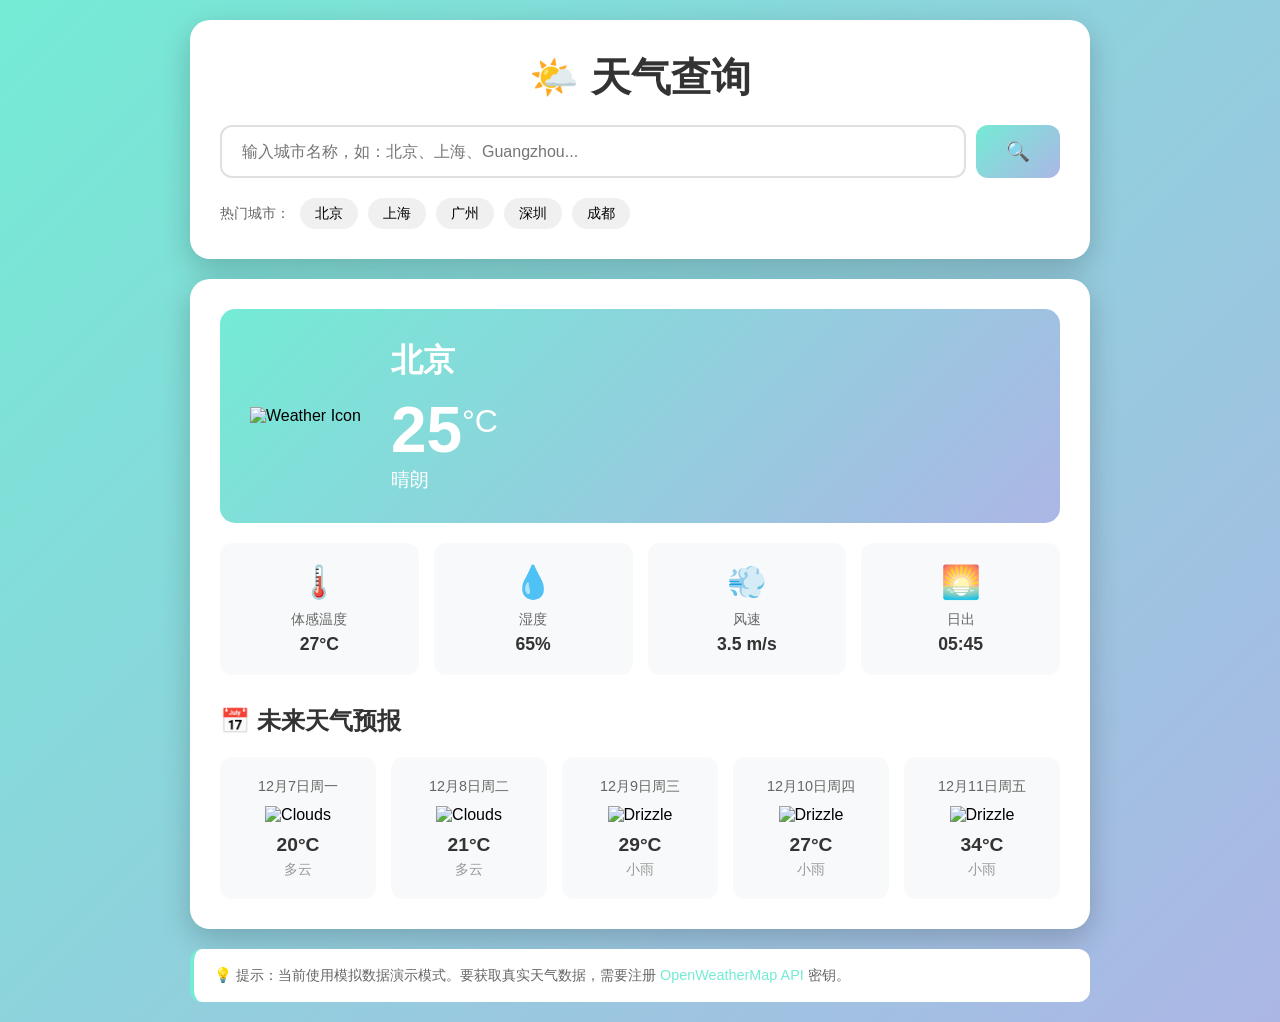
==== index.html @ c15ef40b "Initial commit: Weather App" ====
<!DOCTYPE html>
<html lang="zh-CN">
<head>
    <meta charset="UTF-8">
    <meta name="viewport" content="width=device-width, initial-scale=1.0">
    <title>天气查询 - Weather App</title>
    <link rel="stylesheet" href="styles.css">
</head>
<body>
    <div class="container">
        <div class="search-section">
            <h1>🌤️ 天气查询</h1>
            <div class="search-box">
                <input type="text" id="city-input" placeholder="输入城市名称，如：北京、上海、Guangzhou..." />
                <button id="search-btn" class="btn-search">
                    <span>🔍</span>
                </button>
            </div>
            <div class="quick-cities">
                <span class="quick-label">热门城市：</span>
                <button class="city-tag" data-city="北京">北京</button>
                <button class="city-tag" data-city="上海">上海</button>
                <button class="city-tag" data-city="广州">广州</button>
                <button class="city-tag" data-city="深圳">深圳</button>
                <button class="city-tag" data-city="成都">成都</button>
            </div>
        </div>

        <div id="loading" class="loading" style="display: none;">
            <div class="spinner"></div>
            <p>正在获取天气数据...</p>
        </div>

        <div id="error-message" class="error-message" style="display: none;">
            <div class="error-icon">⚠️</div>
            <p id="error-text"></p>
        </div>

        <div id="weather-content" class="weather-content" style="display: none;">
            <div class="current-weather">
                <div class="weather-main">
                    <div class="weather-icon">
                        <img id="weather-icon" src="" alt="Weather Icon" />
                    </div>
                    <div class="weather-info">
                        <h2 id="city-name">--</h2>
                        <div class="temperature">
                            <span id="temp">--</span>
                            <span class="degree">°C</span>
                        </div>
                        <p id="weather-desc" class="weather-description">--</p>
                    </div>
                </div>
                
                <div class="weather-details">
                    <div class="detail-card">
                        <div class="detail-icon">🌡️</div>
                        <div class="detail-label">体感温度</div>
                        <div class="detail-value" id="feels-like">--°C</div>
                    </div>
                    <div class="detail-card">
                        <div class="detail-icon">💧</div>
                        <div class="detail-label">湿度</div>
                        <div class="detail-value" id="humidity">--%</div>
                    </div>
                    <div class="detail-card">
                        <div class="detail-icon">💨</div>
                        <div class="detail-label">风速</div>
                        <div class="detail-value" id="wind-speed">-- m/s</div>
                    </div>
                    <div class="detail-card">
                        <div class="detail-icon">🌅</div>
                        <div class="detail-label">日出</div>
                        <div class="detail-value" id="sunrise">--:--</div>
                    </div>
                </div>
            </div>

            <div class="forecast-section">
                <h3>📅 未来天气预报</h3>
                <div class="forecast-grid" id="forecast-grid">
                    <!-- 天气预报将通过 JavaScript 动态加载 -->
                </div>
            </div>
        </div>

        <div class="demo-mode-notice">
            <p>💡 提示：当前使用模拟数据演示模式。要获取真实天气数据，需要注册 <a href="https://openweathermap.org/api" target="_blank">OpenWeatherMap API</a> 密钥。</p>
        </div>
    </div>

    <script src="app.js"></script>
</body>
</html>
---- styles.css ----
* {
    margin: 0;
    padding: 0;
    box-sizing: border-box;
}

body {
    font-family: -apple-system, BlinkMacSystemFont, 'Segoe UI', Roboto, 'Helvetica Neue', Arial, sans-serif;
    background: linear-gradient(135deg, #74ebd5 0%, #ACB6E5 100%);
    min-height: 100vh;
    padding: 20px;
}

.container {
    max-width: 900px;
    margin: 0 auto;
}

/* 搜索区域 */
.search-section {
    background: white;
    border-radius: 20px;
    padding: 30px;
    margin-bottom: 20px;
    box-shadow: 0 10px 30px rgba(0, 0, 0, 0.2);
}

.search-section h1 {
    text-align: center;
    color: #333;
    font-size: 2.5rem;
    margin-bottom: 20px;
}

.search-box {
    display: flex;
    gap: 10px;
    margin-bottom: 20px;
}

#city-input {
    flex: 1;
    padding: 15px 20px;
    border: 2px solid #e0e0e0;
    border-radius: 12px;
    font-size: 1rem;
    transition: border-color 0.3s;
}

#city-input:focus {
    outline: none;
    border-color: #74ebd5;
}

.btn-search {
    padding: 15px 30px;
    background: linear-gradient(135deg, #74ebd5 0%, #ACB6E5 100%);
    color: white;
    border: none;
    border-radius: 12px;
    font-size: 1.2rem;
    cursor: pointer;
    transition: transform 0.2s;
}

.btn-search:hover {
    transform: scale(1.05);
}

.btn-search:active {
    transform: scale(0.95);
}

.quick-cities {
    display: flex;
    align-items: center;
    gap: 10px;
    flex-wrap: wrap;
}

.quick-label {
    color: #666;
    font-size: 0.9rem;
}

.city-tag {
    padding: 6px 15px;
    background: #f0f0f0;
    border: none;
    border-radius: 20px;
    cursor: pointer;
    font-size: 0.9rem;
    transition: all 0.3s;
}

.city-tag:hover {
    background: linear-gradient(135deg, #74ebd5 0%, #ACB6E5 100%);
    color: white;
}

/* 加载动画 */
.loading {
    background: white;
    border-radius: 20px;
    padding: 60px;
    text-align: center;
}

.spinner {
    width: 50px;
    height: 50px;
    border: 4px solid #f0f0f0;
    border-top-color: #74ebd5;
    border-radius: 50%;
    animation: spin 1s linear infinite;
    margin: 0 auto 20px;
}

@keyframes spin {
    to { transform: rotate(360deg); }
}

/* 错误消息 */
.error-message {
    background: white;
    border-radius: 20px;
    padding: 60px;
    text-align: center;
}

.error-icon {
    font-size: 3rem;
    margin-bottom: 15px;
}

.error-message p {
    color: #ef4444;
    font-size: 1.1rem;
}

/* 天气内容 */
.weather-content {
    background: white;
    border-radius: 20px;
    padding: 30px;
    box-shadow: 0 10px 30px rgba(0, 0, 0, 0.2);
}

.current-weather {
    margin-bottom: 30px;
}

.weather-main {
    display: flex;
    align-items: center;
    gap: 30px;
    padding: 30px;
    background: linear-gradient(135deg, #74ebd5 0%, #ACB6E5 100%);
    border-radius: 15px;
    margin-bottom: 20px;
}

.weather-icon img {
    width: 120px;
    height: 120px;
}

.weather-info {
    flex: 1;
}

.weather-info h2 {
    color: white;
    font-size: 2rem;
    margin-bottom: 10px;
}

.temperature {
    display: flex;
    align-items: flex-start;
}

.temperature #temp {
    font-size: 4rem;
    color: white;
    font-weight: bold;
}

.degree {
    font-size: 2rem;
    color: white;
    margin-top: 10px;
}

.weather-description {
    color: white;
    font-size: 1.2rem;
    text-transform: capitalize;
}

.weather-details {
    display: grid;
    grid-template-columns: repeat(4, 1fr);
    gap: 15px;
}

.detail-card {
    background: #f8f9fa;
    padding: 20px;
    border-radius: 12px;
    text-align: center;
}

.detail-icon {
    font-size: 2rem;
    margin-bottom: 10px;
}

.detail-label {
    color: #666;
    font-size: 0.85rem;
    margin-bottom: 5px;
}

.detail-value {
    color: #333;
    font-size: 1.1rem;
    font-weight: bold;
}

/* 天气预报 */
.forecast-section {
    margin-top: 30px;
}

.forecast-section h3 {
    color: #333;
    font-size: 1.5rem;
    margin-bottom: 20px;
}

.forecast-grid {
    display: grid;
    grid-template-columns: repeat(5, 1fr);
    gap: 15px;
}

.forecast-card {
    background: #f8f9fa;
    padding: 20px;
    border-radius: 12px;
    text-align: center;
    transition: transform 0.3s;
}

.forecast-card:hover {
    transform: translateY(-5px);
}

.forecast-date {
    color: #666;
    font-size: 0.9rem;
    margin-bottom: 10px;
}

.forecast-icon img {
    width: 50px;
    height: 50px;
    margin-bottom: 10px;
}

.forecast-temp {
    color: #333;
    font-size: 1.2rem;
    font-weight: bold;
}

.forecast-desc {
    color: #999;
    font-size: 0.85rem;
    margin-top: 5px;
    text-transform: capitalize;
}

/* 提示 */
.demo-mode-notice {
    background: white;
    border-radius: 12px;
    padding: 15px 20px;
    margin-top: 20px;
    border-left: 4px solid #74ebd5;
}

.demo-mode-notice p {
    color: #666;
    font-size: 0.9rem;
    line-height: 1.6;
}

.demo-mode-notice a {
    color: #74ebd5;
    text-decoration: none;
}

.demo-mode-notice a:hover {
    text-decoration: underline;
}

/* 响应式设计 */
@media (max-width: 768px) {
    .weather-main {
        flex-direction: column;
        text-align: center;
    }
    
    .weather-details {
        grid-template-columns: repeat(2, 1fr);
    }
    
    .forecast-grid {
        grid-template-columns: repeat(2, 1fr);
    }
    
    .search-section h1 {
        font-size: 2rem;
    }
}

@media (max-width: 480px) {
    .forecast-grid {
        grid-template-columns: 1fr;
    }
}
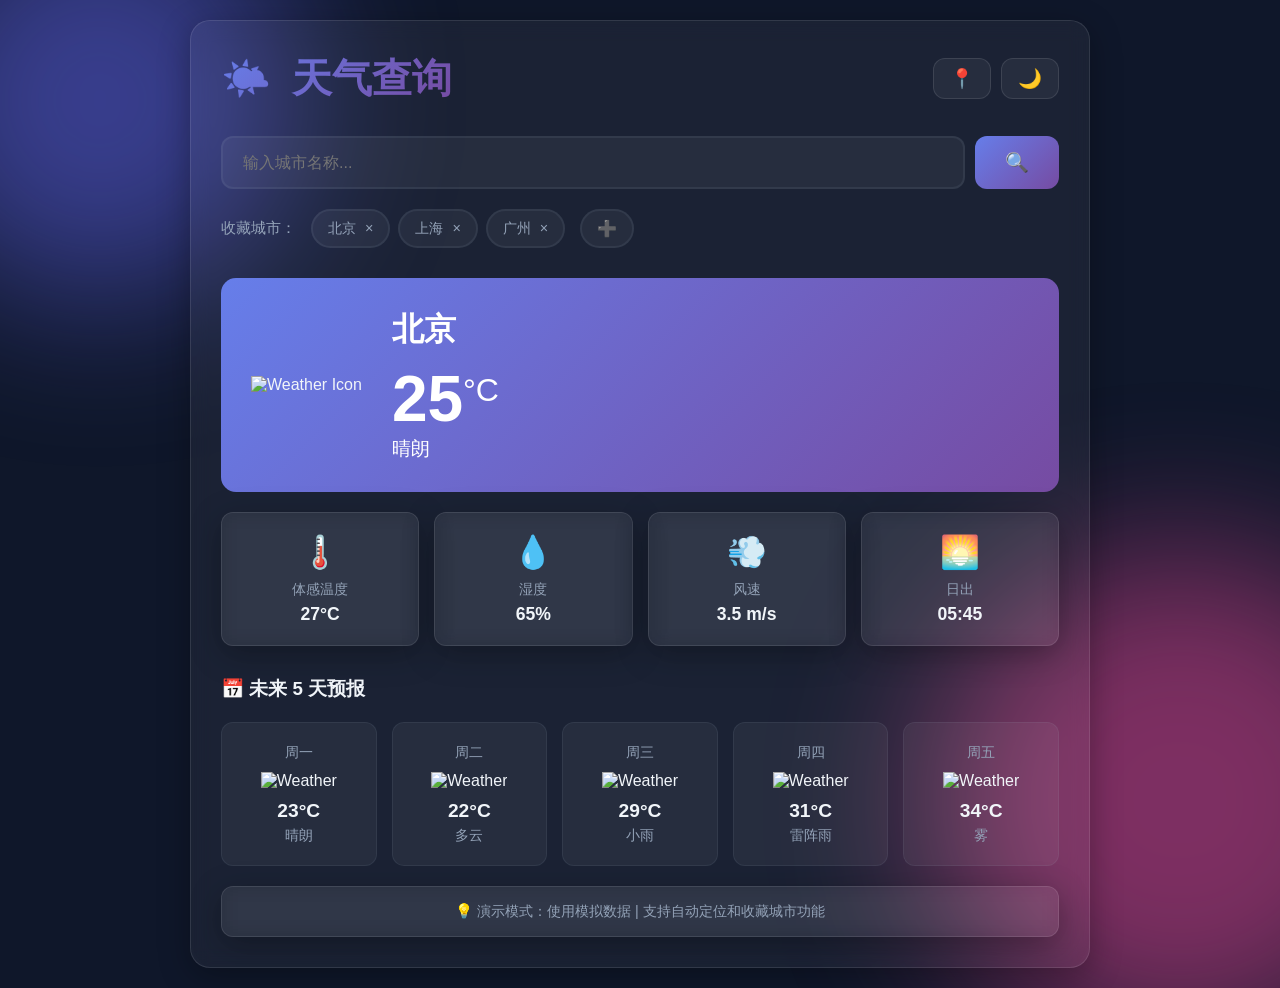
==== commit 855f89a9: "Upgrade: Glassmorphism design with auto-location and favorite cities" ====
--- a/index.html
+++ b/index.html
@@ -7,22 +7,35 @@
     <link rel="stylesheet" href="styles.css">
 </head>
 <body>
-    <div class="container">
+    <!-- 动态背景 -->
+    <div class="animated-bg">
+        <div class="gradient-orb orb-1"></div>
+        <div class="gradient-orb orb-2"></div>
+    </div>
+
+    <div class="container glass">
+        <header>
+            <div class="header-top">
+                <h1><span class="header-icon">🌤️</span> 天气查询</h1>
+                <div class="header-actions">
+                    <button class="btn-icon" id="location-btn" title="定位当前位置">📍</button>
+                    <button class="btn-icon" id="theme-toggle" title="切换主题">🌙</button>
+                </div>
+            </div>
+        </header>
+
         <div class="search-section">
-            <h1>🌤️ 天气查询</h1>
             <div class="search-box">
-                <input type="text" id="city-input" placeholder="输入城市名称，如：北京、上海、Guangzhou..." />
-                <button id="search-btn" class="btn-search">
-                    <span>🔍</span>
-                </button>
+                <input type="text" id="city-input" placeholder="输入城市名称..." />
+                <button id="search-btn" class="btn-search">🔍</button>
             </div>
-            <div class="quick-cities">
-                <span class="quick-label">热门城市：</span>
-                <button class="city-tag" data-city="北京">北京</button>
-                <button class="city-tag" data-city="上海">上海</button>
-                <button class="city-tag" data-city="广州">广州</button>
-                <button class="city-tag" data-city="深圳">深圳</button>
-                <button class="city-tag" data-city="成都">成都</button>
+            
+            <div class="favorite-cities">
+                <span class="section-label">收藏城市：</span>
+                <div id="favorite-cities-list" class="city-tags">
+                    <!-- 动态加载 -->
+                </div>
+                <button class="btn-add-city" id="add-favorite-btn" title="添加当前城市到收藏">➕</button>
             </div>
         </div>
 
@@ -53,22 +66,22 @@
                 </div>
                 
                 <div class="weather-details">
-                    <div class="detail-card">
+                    <div class="detail-card glass">
                         <div class="detail-icon">🌡️</div>
                         <div class="detail-label">体感温度</div>
                         <div class="detail-value" id="feels-like">--°C</div>
                     </div>
-                    <div class="detail-card">
+                    <div class="detail-card glass">
                         <div class="detail-icon">💧</div>
                         <div class="detail-label">湿度</div>
                         <div class="detail-value" id="humidity">--%</div>
                     </div>
-                    <div class="detail-card">
+                    <div class="detail-card glass">
                         <div class="detail-icon">💨</div>
                         <div class="detail-label">风速</div>
                         <div class="detail-value" id="wind-speed">-- m/s</div>
                     </div>
-                    <div class="detail-card">
+                    <div class="detail-card glass">
                         <div class="detail-icon">🌅</div>
                         <div class="detail-label">日出</div>
                         <div class="detail-value" id="sunrise">--:--</div>
@@ -77,15 +90,15 @@
             </div>
 
             <div class="forecast-section">
-                <h3>📅 未来天气预报</h3>
+                <h3>📅 未来 5 天预报</h3>
                 <div class="forecast-grid" id="forecast-grid">
                     <!-- 天气预报将通过 JavaScript 动态加载 -->
                 </div>
             </div>
         </div>
 
-        <div class="demo-mode-notice">
-            <p>💡 提示：当前使用模拟数据演示模式。要获取真实天气数据，需要注册 <a href="https://openweathermap.org/api" target="_blank">OpenWeatherMap API</a> 密钥。</p>
+        <div class="demo-notice glass">
+            💡 演示模式：使用模拟数据 | 支持自动定位和收藏城市功能
         </div>
     </div>
 
--- a/styles.css
+++ b/styles.css
@@ -1,3 +1,24 @@
+/* ====================
+   Weather App - 现代化玻璃态设计
+   ==================== */
+
+:root {
+    --primary: #6366f1;
+    --secondary: #ec4899;
+    --success: #10b981;
+    --warning: #f59e0b;
+    --danger: #ef4444;
+    --bg-dark: #0f172a;
+    --text-primary: #f1f5f9;
+    --text-secondary: #94a3b8;
+    --border: rgba(148, 163, 184, 0.1);
+    --glass-bg: rgba(255, 255, 255, 0.05);
+    --glass-border: rgba(255, 255, 255, 0.1);
+    --glass-shadow: 0 8px 32px rgba(0, 0, 0, 0.3);
+    --gradient-1: linear-gradient(135deg, #667eea 0%, #764ba2 100%);
+    --gradient-2: linear-gradient(135deg, #f093fb 0%, #f5576c 100%);
+}
+
 * {
     margin: 0;
     padding: 0;
@@ -5,31 +26,118 @@
 }
 
 body {
-    font-family: -apple-system, BlinkMacSystemFont, 'Segoe UI', Roboto, 'Helvetica Neue', Arial, sans-serif;
-    background: linear-gradient(135deg, #74ebd5 0%, #ACB6E5 100%);
+    font-family: -apple-system, BlinkMacSystemFont, 'Segoe UI', Roboto, sans-serif;
+    background: var(--bg-dark);
+    color: var(--text-primary);
     min-height: 100vh;
     padding: 20px;
 }
 
+/* 动态背景 */
+.animated-bg {
+    position: fixed;
+    top: 0;
+    left: 0;
+    width: 100%;
+    height: 100%;
+    z-index: -1;
+}
+
+.gradient-orb {
+    position: absolute;
+    border-radius: 50%;
+    filter: blur(80px);
+    opacity: 0.5;
+    animation: float 20s infinite ease-in-out;
+}
+
+.orb-1 {
+    width: 400px;
+    height: 400px;
+    background: var(--primary);
+    top: -100px;
+    left: -100px;
+}
+
+.orb-2 {
+    width: 500px;
+    height: 500px;
+    background: var(--secondary);
+    bottom: -150px;
+    right: -150px;
+}
+
+@keyframes float {
+    0%, 100% { transform: translate(0, 0) scale(1); }
+    33% { transform: translate(50px, -50px) scale(1.1); }
+    66% { transform: translate(-50px, 50px) scale(0.9); }
+}
+
+/* 玻璃态效果 */
+.glass {
+    background: var(--glass-bg);
+    backdrop-filter: blur(10px);
+    -webkit-backdrop-filter: blur(10px);
+    border: 1px solid var(--glass-border);
+    box-shadow: var(--glass-shadow);
+}
+
+/* 主容器 */
 .container {
     max-width: 900px;
     margin: 0 auto;
+    border-radius: 20px;
+    padding: 30px;
+}
+
+/* 头部 */
+header {
+    margin-bottom: 30px;
+}
+
+.header-top {
+    display: flex;
+    justify-content: space-between;
+    align-items: center;
+}
+
+header h1 {
+    font-size: 2.5rem;
+    background: var(--gradient-1);
+    -webkit-background-clip: text;
+    -webkit-text-fill-color: transparent;
+    background-clip: text;
+}
+
+.header-icon {
+    display: inline-block;
+    margin-right: 10px;
+}
+
+.header-actions {
+    display: flex;
+    gap: 10px;
+}
+
+.btn-icon {
+    background: var(--glass-bg);
+    border: 1px solid var(--glass-border);
+    padding: 0.5rem 1rem;
+    border-radius: 12px;
+    cursor: pointer;
+    transition: all 0.3s;
+    font-size: 1.2rem;
+    color: var(--text-primary);
+}
+
+.btn-icon:hover {
+    transform: scale(1.1);
+    background: var(--gradient-1);
 }
 
 /* 搜索区域 */
 .search-section {
-    background: white;
-    border-radius: 20px;
-    padding: 30px;
-    margin-bottom: 20px;
-    box-shadow: 0 10px 30px rgba(0, 0, 0, 0.2);
-}
-
-.search-section h1 {
-    text-align: center;
-    color: #333;
-    font-size: 2.5rem;
-    margin-bottom: 20px;
+    margin-bottom: 30px;
 }
 
 .search-box {
@@ -41,76 +149,98 @@
 #city-input {
     flex: 1;
     padding: 15px 20px;
-    border: 2px solid #e0e0e0;
-    border-radius: 12px;
+    background: var(--glass-bg);
+    border: 2px solid var(--border);
+    border-radius: 12px;
+    color: var(--text-primary);
     font-size: 1rem;
-    transition: border-color 0.3s;
+    transition: all 0.3s;
 }
 
 #city-input:focus {
     outline: none;
-    border-color: #74ebd5;
+    border-color: var(--primary);
 }
 
 .btn-search {
     padding: 15px 30px;
-    background: linear-gradient(135deg, #74ebd5 0%, #ACB6E5 100%);
+    background: var(--gradient-1);
     color: white;
     border: none;
     border-radius: 12px;
     font-size: 1.2rem;
     cursor: pointer;
-    transition: transform 0.2s;
+    transition: all 0.3s;
 }
 
 .btn-search:hover {
-    transform: scale(1.05);
-}
-
-.btn-search:active {
-    transform: scale(0.95);
-}
-
-.quick-cities {
+    transform: translateY(-2px);
+    box-shadow: 0 5px 15px rgba(99, 102, 241, 0.4);
+}
+
+/* 收藏城市 */
+.favorite-cities {
     display: flex;
     align-items: center;
-    gap: 10px;
+    gap: 15px;
     flex-wrap: wrap;
 }
 
-.quick-label {
-    color: #666;
+.section-label {
+    color: var(--text-secondary);
+    font-size: 0.95rem;
+}
+
+.city-tags {
+    display: flex;
+    gap: 8px;
+    flex-wrap: wrap;
+}
+
+.city-tag {
+    padding: 8px 15px;
+    background: var(--glass-bg);
+    border: 2px solid var(--border);
+    border-radius: 20px;
+    color: var(--text-secondary);
+    cursor: pointer;
+    transition: all 0.3s;
     font-size: 0.9rem;
 }
 
-.city-tag {
-    padding: 6px 15px;
-    background: #f0f0f0;
-    border: none;
+.city-tag:hover {
+    background: var(--gradient-1);
+    color: white;
+    border-color: transparent;
+}
+
+.btn-add-city {
+    background: var(--glass-bg);
+    border: 2px solid var(--border);
+    padding: 8px 15px;
     border-radius: 20px;
     cursor: pointer;
-    font-size: 0.9rem;
-    transition: all 0.3s;
-}
-
-.city-tag:hover {
-    background: linear-gradient(135deg, #74ebd5 0%, #ACB6E5 100%);
-    color: white;
+    transition: all 0.3s;
+    font-size: 1rem;
+    color: var(--text-primary);
+}
+
+.btn-add-city:hover {
+    background: var(--gradient-1);
+    border-color: transparent;
 }
 
 /* 加载动画 */
 .loading {
-    background: white;
-    border-radius: 20px;
+    text-align: center;
     padding: 60px;
-    text-align: center;
 }
 
 .spinner {
     width: 50px;
     height: 50px;
-    border: 4px solid #f0f0f0;
-    border-top-color: #74ebd5;
+    border: 4px solid var(--border);
+    border-top-color: var(--primary);
     border-radius: 50%;
     animation: spin 1s linear infinite;
     margin: 0 auto 20px;
@@ -122,10 +252,8 @@
 
 /* 错误消息 */
 .error-message {
-    background: white;
-    border-radius: 20px;
+    text-align: center;
     padding: 60px;
-    text-align: center;
 }
 
 .error-icon {
@@ -134,16 +262,12 @@
 }
 
 .error-message p {
-    color: #ef4444;
-    font-size: 1.1rem;
+    color: var(--danger);
 }
 
 /* 天气内容 */
 .weather-content {
-    background: white;
-    border-radius: 20px;
-    padding: 30px;
-    box-shadow: 0 10px 30px rgba(0, 0, 0, 0.2);
+    margin-bottom: 20px;
 }
 
 .current-weather {
@@ -155,7 +279,7 @@
     align-items: center;
     gap: 30px;
     padding: 30px;
-    background: linear-gradient(135deg, #74ebd5 0%, #ACB6E5 100%);
+    background: var(--gradient-1);
     border-radius: 15px;
     margin-bottom: 20px;
 }
@@ -205,10 +329,14 @@
 }
 
 .detail-card {
-    background: #f8f9fa;
     padding: 20px;
     border-radius: 12px;
     text-align: center;
+    transition: all 0.3s;
+}
+
+.detail-card:hover {
+    transform: translateY(-5px);
 }
 
 .detail-icon {
@@ -217,26 +345,21 @@
 }
 
 .detail-label {
-    color: #666;
+    color: var(--text-secondary);
     font-size: 0.85rem;
     margin-bottom: 5px;
 }
 
 .detail-value {
-    color: #333;
+    color: var(--text-primary);
     font-size: 1.1rem;
     font-weight: bold;
 }
 
 /* 天气预报 */
-.forecast-section {
-    margin-top: 30px;
-}
-
 .forecast-section h3 {
-    color: #333;
-    font-size: 1.5rem;
     margin-bottom: 20px;
+    color: var(--text-primary);
 }
 
 .forecast-grid {
@@ -246,19 +369,21 @@
 }
 
 .forecast-card {
-    background: #f8f9fa;
     padding: 20px;
+    background: var(--glass-bg);
     border-radius: 12px;
     text-align: center;
-    transition: transform 0.3s;
+    transition: all 0.3s;
+    border: 1px solid var(--border);
 }
 
 .forecast-card:hover {
     transform: translateY(-5px);
+    border-color: var(--primary);
 }
 
 .forecast-date {
-    color: #666;
+    color: var(--text-secondary);
     font-size: 0.9rem;
     margin-bottom: 10px;
 }
@@ -270,40 +395,24 @@
 }
 
 .forecast-temp {
-    color: #333;
+    color: var(--text-primary);
     font-size: 1.2rem;
     font-weight: bold;
 }
 
 .forecast-desc {
-    color: #999;
+    color: var(--text-secondary);
     font-size: 0.85rem;
     margin-top: 5px;
-    text-transform: capitalize;
-}
-
-/* 提示 */
-.demo-mode-notice {
-    background: white;
-    border-radius: 12px;
-    padding: 15px 20px;
-    margin-top: 20px;
-    border-left: 4px solid #74ebd5;
-}
-
-.demo-mode-notice p {
-    color: #666;
+}
+
+/* 演示提示 */
+.demo-notice {
+    padding: 15px;
+    border-radius: 12px;
+    text-align: center;
+    color: var(--text-secondary);
     font-size: 0.9rem;
-    line-height: 1.6;
-}
-
-.demo-mode-notice a {
-    color: #74ebd5;
-    text-decoration: none;
-}
-
-.demo-mode-notice a:hover {
-    text-decoration: underline;
 }
 
 /* 响应式设计 */
@@ -321,8 +430,9 @@
         grid-template-columns: repeat(2, 1fr);
     }
     
-    .search-section h1 {
-        font-size: 2rem;
+    .header-top {
+        flex-direction: column;
+        gap: 15px;
     }
 }
 
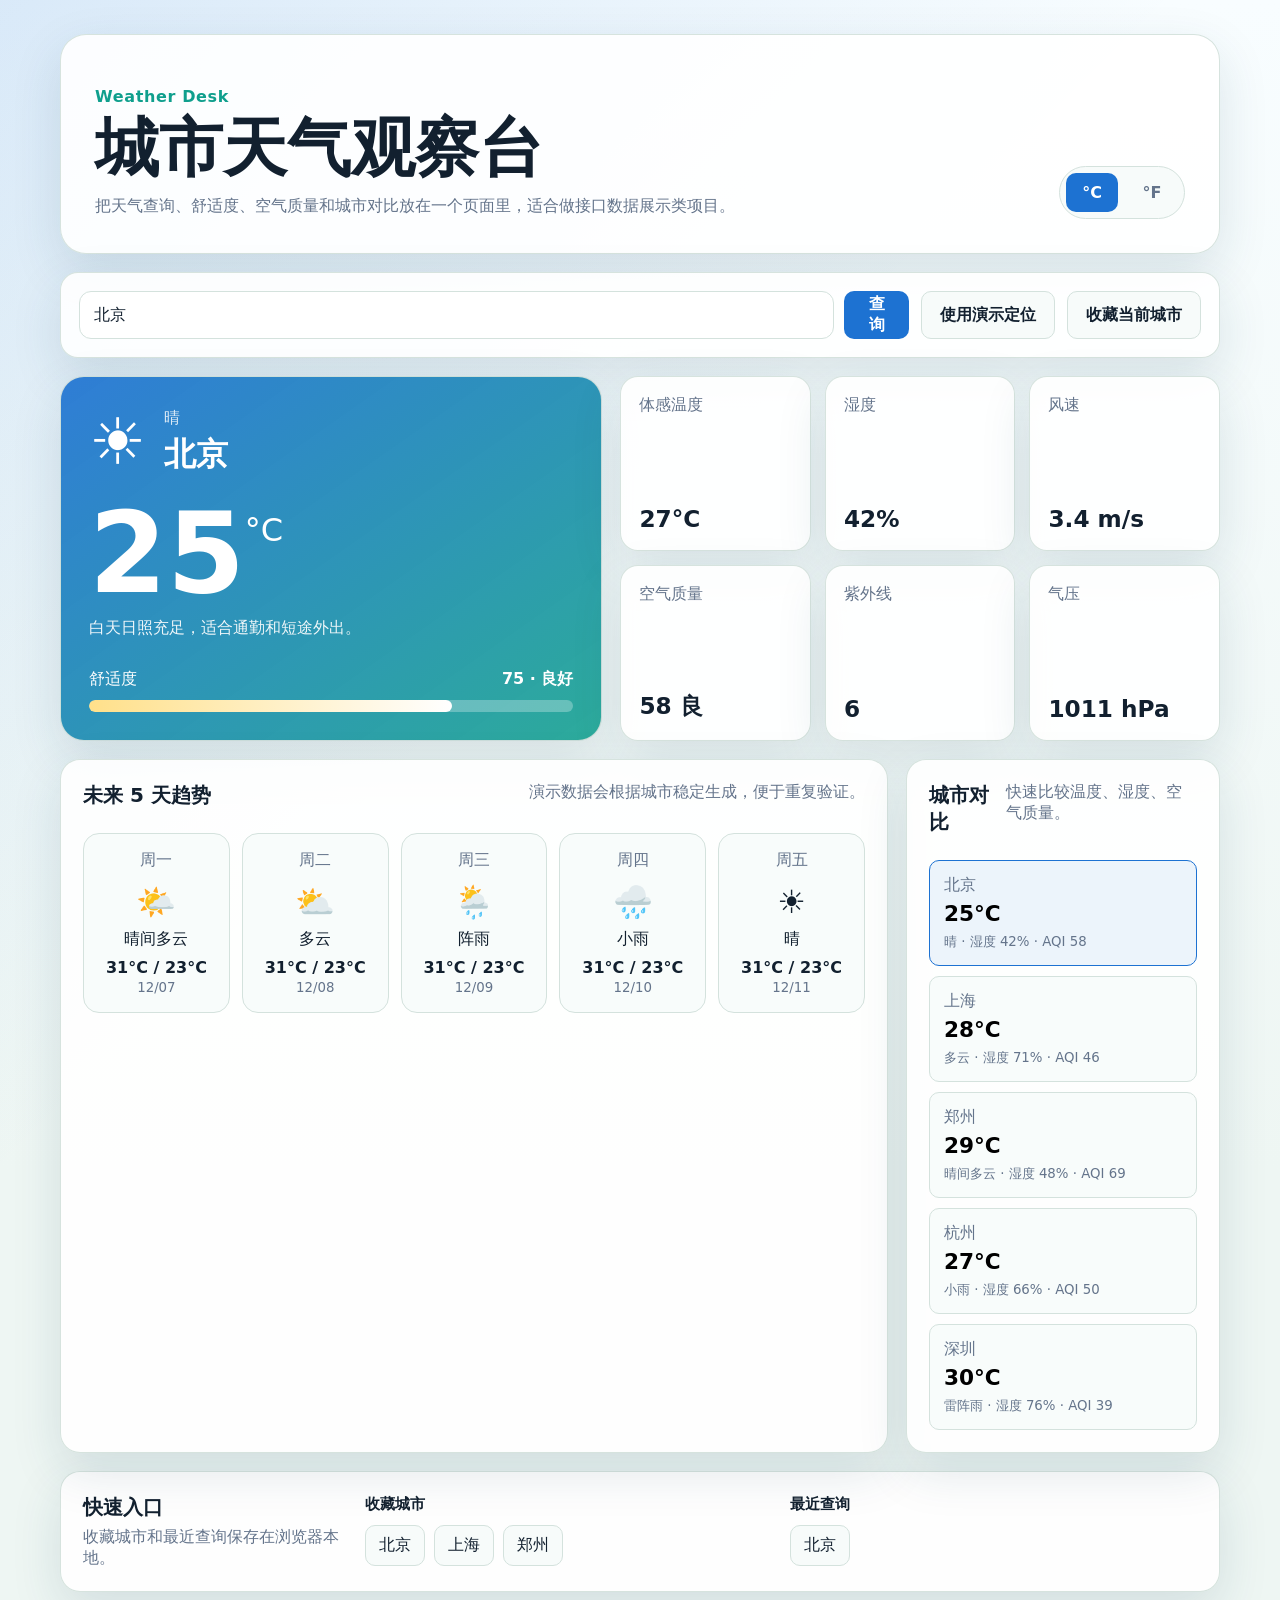
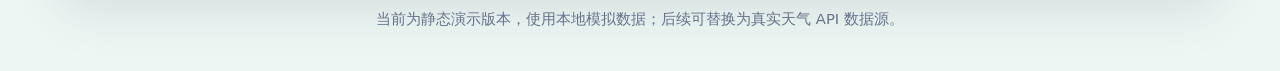
==== commit 4b521b5f: "Upgrade weather desk project" ====
--- a/index.html
+++ b/index.html
@@ -3,104 +3,124 @@
 <head>
     <meta charset="UTF-8">
     <meta name="viewport" content="width=device-width, initial-scale=1.0">
-    <title>天气查询 - Weather App</title>
+    <title>城市天气观察台 - Weather Desk</title>
     <link rel="stylesheet" href="styles.css">
 </head>
 <body>
-    <!-- 动态背景 -->
-    <div class="animated-bg">
-        <div class="gradient-orb orb-1"></div>
-        <div class="gradient-orb orb-2"></div>
-    </div>
+    <main class="weather-shell">
+        <section class="hero">
+            <div>
+                <p class="eyebrow">Weather Desk</p>
+                <h1>城市天气观察台</h1>
+                <p>把天气查询、舒适度、空气质量和城市对比放在一个页面里，适合做接口数据展示类项目。</p>
+            </div>
+            <div class="unit-toggle" role="group" aria-label="温度单位">
+                <button class="active" data-unit="c" type="button">°C</button>
+                <button data-unit="f" type="button">°F</button>
+            </div>
+        </section>
 
-    <div class="container glass">
-        <header>
-            <div class="header-top">
-                <h1><span class="header-icon">🌤️</span> 天气查询</h1>
-                <div class="header-actions">
-                    <button class="btn-icon" id="location-btn" title="定位当前位置">📍</button>
-                    <button class="btn-icon" id="theme-toggle" title="切换主题">🌙</button>
+        <section class="search-panel">
+            <div class="search-box">
+                <input id="city-input" type="search" placeholder="搜索城市：北京、上海、广州、深圳、郑州、杭州..." autocomplete="off">
+                <button id="search-btn" type="button">查询</button>
+            </div>
+            <button id="location-btn" class="ghost-btn" type="button">使用演示定位</button>
+            <button id="favorite-btn" class="ghost-btn" type="button">收藏当前城市</button>
+        </section>
+
+        <p id="error-message" class="error-message" hidden></p>
+
+        <section class="dashboard-grid">
+            <article class="current-card">
+                <div class="current-topline">
+                    <span id="weather-symbol" class="weather-symbol">--</span>
+                    <div>
+                        <p id="weather-desc" class="weather-desc">--</p>
+                        <h2 id="city-name">--</h2>
+                    </div>
+                </div>
+                <div class="temperature-row">
+                    <strong id="temp">--</strong>
+                    <span id="degree-label">°C</span>
+                </div>
+                <p id="summary-text" class="summary-text">正在读取演示数据。</p>
+                <div class="comfort-meter">
+                    <div class="comfort-head">
+                        <span>舒适度</span>
+                        <strong id="comfort-label">--</strong>
+                    </div>
+                    <div class="comfort-track"><span id="comfort-bar"></span></div>
+                </div>
+            </article>
+
+            <article class="detail-grid" aria-label="天气详情">
+                <div class="detail-card">
+                    <span>体感温度</span>
+                    <strong id="feels-like">--</strong>
+                </div>
+                <div class="detail-card">
+                    <span>湿度</span>
+                    <strong id="humidity">--</strong>
+                </div>
+                <div class="detail-card">
+                    <span>风速</span>
+                    <strong id="wind-speed">--</strong>
+                </div>
+                <div class="detail-card">
+                    <span>空气质量</span>
+                    <strong id="aqi">--</strong>
+                </div>
+                <div class="detail-card">
+                    <span>紫外线</span>
+                    <strong id="uv-index">--</strong>
+                </div>
+                <div class="detail-card">
+                    <span>气压</span>
+                    <strong id="pressure">--</strong>
+                </div>
+            </article>
+        </section>
+
+        <section class="content-grid">
+            <article class="panel">
+                <div class="panel-header">
+                    <h2>未来 5 天趋势</h2>
+                    <p>演示数据会根据城市稳定生成，便于重复验证。</p>
+                </div>
+                <div id="forecast-grid" class="forecast-grid"></div>
+            </article>
+
+            <aside class="panel">
+                <div class="panel-header">
+                    <h2>城市对比</h2>
+                    <p>快速比较温度、湿度、空气质量。</p>
+                </div>
+                <div id="compare-list" class="compare-list"></div>
+            </aside>
+        </section>
+
+        <section class="panel quick-panel">
+            <div>
+                <h2>快速入口</h2>
+                <p>收藏城市和最近查询保存在浏览器本地。</p>
+            </div>
+            <div class="quick-groups">
+                <div>
+                    <h3>收藏城市</h3>
+                    <div id="favorite-list" class="city-tags"></div>
+                </div>
+                <div>
+                    <h3>最近查询</h3>
+                    <div id="recent-list" class="city-tags"></div>
                 </div>
             </div>
-        </header>
+        </section>
 
-        <div class="search-section">
-            <div class="search-box">
-                <input type="text" id="city-input" placeholder="输入城市名称..." />
-                <button id="search-btn" class="btn-search">🔍</button>
-            </div>
-            
-            <div class="favorite-cities">
-                <span class="section-label">收藏城市：</span>
-                <div id="favorite-cities-list" class="city-tags">
-                    <!-- 动态加载 -->
-                </div>
-                <button class="btn-add-city" id="add-favorite-btn" title="添加当前城市到收藏">➕</button>
-            </div>
-        </div>
-
-        <div id="loading" class="loading" style="display: none;">
-            <div class="spinner"></div>
-            <p>正在获取天气数据...</p>
-        </div>
-
-        <div id="error-message" class="error-message" style="display: none;">
-            <div class="error-icon">⚠️</div>
-            <p id="error-text"></p>
-        </div>
-
-        <div id="weather-content" class="weather-content" style="display: none;">
-            <div class="current-weather">
-                <div class="weather-main">
-                    <div class="weather-icon">
-                        <img id="weather-icon" src="" alt="Weather Icon" />
-                    </div>
-                    <div class="weather-info">
-                        <h2 id="city-name">--</h2>
-                        <div class="temperature">
-                            <span id="temp">--</span>
-                            <span class="degree">°C</span>
-                        </div>
-                        <p id="weather-desc" class="weather-description">--</p>
-                    </div>
-                </div>
-                
-                <div class="weather-details">
-                    <div class="detail-card glass">
-                        <div class="detail-icon">🌡️</div>
-                        <div class="detail-label">体感温度</div>
-                        <div class="detail-value" id="feels-like">--°C</div>
-                    </div>
-                    <div class="detail-card glass">
-                        <div class="detail-icon">💧</div>
-                        <div class="detail-label">湿度</div>
-                        <div class="detail-value" id="humidity">--%</div>
-                    </div>
-                    <div class="detail-card glass">
-                        <div class="detail-icon">💨</div>
-                        <div class="detail-label">风速</div>
-                        <div class="detail-value" id="wind-speed">-- m/s</div>
-                    </div>
-                    <div class="detail-card glass">
-                        <div class="detail-icon">🌅</div>
-                        <div class="detail-label">日出</div>
-                        <div class="detail-value" id="sunrise">--:--</div>
-                    </div>
-                </div>
-            </div>
-
-            <div class="forecast-section">
-                <h3>📅 未来 5 天预报</h3>
-                <div class="forecast-grid" id="forecast-grid">
-                    <!-- 天气预报将通过 JavaScript 动态加载 -->
-                </div>
-            </div>
-        </div>
-
-        <div class="demo-notice glass">
-            💡 演示模式：使用模拟数据 | 支持自动定位和收藏城市功能
-        </div>
-    </div>
+        <footer class="demo-note">
+            当前为静态演示版本，使用本地模拟数据；后续可替换为真实天气 API 数据源。
+        </footer>
+    </main>
 
     <script src="app.js"></script>
 </body>
--- a/styles.css
+++ b/styles.css
@@ -1,442 +1,484 @@
-/* ====================
-   Weather App - 现代化玻璃态设计
-   ==================== */
-
 :root {
-    --primary: #6366f1;
-    --secondary: #ec4899;
-    --success: #10b981;
-    --warning: #f59e0b;
-    --danger: #ef4444;
-    --bg-dark: #0f172a;
-    --text-primary: #f1f5f9;
-    --text-secondary: #94a3b8;
-    --border: rgba(148, 163, 184, 0.1);
-    --glass-bg: rgba(255, 255, 255, 0.05);
-    --glass-border: rgba(255, 255, 255, 0.1);
-    --glass-shadow: 0 8px 32px rgba(0, 0, 0, 0.3);
-    --gradient-1: linear-gradient(135deg, #667eea 0%, #764ba2 100%);
-    --gradient-2: linear-gradient(135deg, #f093fb 0%, #f5576c 100%);
+    --bg: #eef6f3;
+    --surface: #ffffff;
+    --ink: #12202f;
+    --muted: #64748b;
+    --line: #d4e2dd;
+    --blue: #1d72d2;
+    --blue-dark: #155aa8;
+    --teal: #0f9f8d;
+    --yellow: #f4b942;
+    --red: #d84f4f;
+    --shadow: 0 18px 50px rgba(27, 67, 91, 0.13);
 }
 
 * {
+    box-sizing: border-box;
+}
+
+body {
     margin: 0;
-    padding: 0;
-    box-sizing: border-box;
-}
-
-body {
-    font-family: -apple-system, BlinkMacSystemFont, 'Segoe UI', Roboto, sans-serif;
-    background: var(--bg-dark);
-    color: var(--text-primary);
     min-height: 100vh;
-    padding: 20px;
-}
-
-/* 动态背景 */
-.animated-bg {
-    position: fixed;
-    top: 0;
-    left: 0;
+    background:
+        linear-gradient(135deg, rgba(29, 114, 210, 0.14), transparent 40%),
+        linear-gradient(180deg, #f8fdff 0%, var(--bg) 70%);
+    color: var(--ink);
+    font-family: Inter, "PingFang SC", "Microsoft YaHei", system-ui, sans-serif;
+}
+
+button,
+input {
+    font: inherit;
+}
+
+button {
+    cursor: pointer;
+}
+
+.weather-shell {
+    width: min(1160px, calc(100% - 32px));
+    margin: 0 auto;
+    padding: 34px 0 42px;
+}
+
+.hero,
+.search-panel,
+.panel,
+.current-card,
+.detail-card {
+    background: rgba(255, 255, 255, 0.9);
+    border: 1px solid rgba(212, 226, 221, 0.95);
+    box-shadow: var(--shadow);
+}
+
+.hero {
+    min-height: 220px;
+    border-radius: 26px;
+    padding: 34px;
+    display: flex;
+    justify-content: space-between;
+    gap: 28px;
+    align-items: flex-end;
+}
+
+.eyebrow {
+    margin: 0 0 10px;
+    color: var(--teal);
+    font-weight: 800;
+    letter-spacing: 0.04em;
+}
+
+h1,
+h2,
+h3,
+p {
+    margin-top: 0;
+}
+
+h1 {
+    margin-bottom: 12px;
+    font-size: clamp(2.3rem, 5vw, 4.4rem);
+    line-height: 1;
+}
+
+.hero p:last-child {
+    max-width: 680px;
+    margin-bottom: 0;
+    color: var(--muted);
+    line-height: 1.7;
+}
+
+.unit-toggle {
+    display: flex;
+    gap: 8px;
+    padding: 6px;
+    border: 1px solid var(--line);
+    border-radius: 999px;
+    background: #f7fbfa;
+}
+
+.unit-toggle button,
+.ghost-btn,
+#search-btn,
+.city-tag,
+.compare-card {
+    border: 0;
+    border-radius: 10px;
+    transition: transform 0.18s ease, border-color 0.18s ease, background 0.18s ease;
+}
+
+.unit-toggle button {
+    min-width: 52px;
+    padding: 10px 12px;
+    background: transparent;
+    color: var(--muted);
+    font-weight: 800;
+}
+
+.unit-toggle button.active {
+    background: var(--blue);
+    color: #fff;
+}
+
+.search-panel {
+    margin: 18px 0;
+    border-radius: 18px;
+    padding: 18px;
+    display: flex;
+    gap: 12px;
+    align-items: center;
+    flex-wrap: wrap;
+}
+
+.search-box {
+    flex: 1 1 360px;
+    display: flex;
+    gap: 10px;
+    min-width: 0;
+}
+
+input {
     width: 100%;
+    min-height: 48px;
+    border: 1px solid var(--line);
+    border-radius: 12px;
+    padding: 0 14px;
+    color: var(--ink);
+    outline: none;
+}
+
+input:focus {
+    border-color: var(--blue);
+    box-shadow: 0 0 0 3px rgba(29, 114, 210, 0.12);
+}
+
+#search-btn,
+.ghost-btn {
+    min-height: 48px;
+    padding: 0 18px;
+    font-weight: 800;
+}
+
+#search-btn {
+    background: var(--blue);
+    color: #fff;
+}
+
+#search-btn:hover {
+    background: var(--blue-dark);
+}
+
+.ghost-btn {
+    background: #f7fbfa;
+    border: 1px solid var(--line);
+    color: var(--ink);
+}
+
+.ghost-btn:hover,
+.city-tag:hover,
+.compare-card:hover {
+    transform: translateY(-2px);
+}
+
+.error-message {
+    padding: 14px 16px;
+    border-radius: 12px;
+    background: rgba(216, 79, 79, 0.1);
+    color: var(--red);
+    border: 1px solid rgba(216, 79, 79, 0.22);
+}
+
+.dashboard-grid {
+    display: grid;
+    grid-template-columns: minmax(0, 0.95fr) minmax(360px, 1.05fr);
+    gap: 18px;
+}
+
+.current-card {
+    border-radius: 24px;
+    padding: 28px;
+    background:
+        linear-gradient(145deg, rgba(29, 114, 210, 0.92), rgba(15, 159, 141, 0.88)),
+        var(--surface);
+    color: #fff;
+}
+
+.current-topline {
+    display: flex;
+    align-items: center;
+    gap: 18px;
+}
+
+.weather-symbol {
+    font-size: 4rem;
+}
+
+.weather-desc {
+    margin-bottom: 4px;
+    opacity: 0.82;
+}
+
+.current-card h2 {
+    margin-bottom: 0;
+    font-size: 2rem;
+}
+
+.temperature-row {
+    display: flex;
+    align-items: flex-start;
+    margin: 24px 0 10px;
+}
+
+.temperature-row strong {
+    font-size: clamp(4.4rem, 10vw, 7rem);
+    line-height: 0.9;
+}
+
+.temperature-row span {
+    font-size: 2rem;
+    margin-top: 8px;
+}
+
+.summary-text {
+    max-width: 520px;
+    line-height: 1.7;
+    opacity: 0.92;
+}
+
+.comfort-meter {
+    margin-top: 28px;
+}
+
+.comfort-head {
+    display: flex;
+    justify-content: space-between;
+    gap: 12px;
+    margin-bottom: 10px;
+}
+
+.comfort-track {
+    height: 12px;
+    border-radius: 999px;
+    background: rgba(255, 255, 255, 0.28);
+    overflow: hidden;
+}
+
+.comfort-track span {
+    display: block;
     height: 100%;
-    z-index: -1;
-}
-
-.gradient-orb {
-    position: absolute;
-    border-radius: 50%;
-    filter: blur(80px);
-    opacity: 0.5;
-    animation: float 20s infinite ease-in-out;
-}
-
-.orb-1 {
-    width: 400px;
-    height: 400px;
-    background: var(--primary);
-    top: -100px;
-    left: -100px;
-}
-
-.orb-2 {
-    width: 500px;
-    height: 500px;
-    background: var(--secondary);
-    bottom: -150px;
-    right: -150px;
-}
-
-@keyframes float {
-    0%, 100% { transform: translate(0, 0) scale(1); }
-    33% { transform: translate(50px, -50px) scale(1.1); }
-    66% { transform: translate(-50px, 50px) scale(0.9); }
-}
-
-/* 玻璃态效果 */
-.glass {
-    background: var(--glass-bg);
-    backdrop-filter: blur(10px);
-    -webkit-backdrop-filter: blur(10px);
-    border: 1px solid var(--glass-border);
-    box-shadow: var(--glass-shadow);
-}
-
-/* 主容器 */
-.container {
-    max-width: 900px;
-    margin: 0 auto;
+    border-radius: inherit;
+    background: linear-gradient(90deg, #ffe08a, #ffffff);
+}
+
+.detail-grid {
+    display: grid;
+    grid-template-columns: repeat(3, 1fr);
+    gap: 14px;
+}
+
+.detail-card {
+    min-height: 132px;
+    border-radius: 18px;
+    padding: 18px;
+    display: grid;
+    align-content: space-between;
+}
+
+.detail-card span {
+    color: var(--muted);
+}
+
+.detail-card strong {
+    font-size: 1.45rem;
+}
+
+.content-grid {
+    display: grid;
+    grid-template-columns: minmax(0, 1.45fr) minmax(300px, 0.55fr);
+    gap: 18px;
+    margin-top: 18px;
+}
+
+.panel {
     border-radius: 20px;
-    padding: 30px;
-}
-
-/* 头部 */
-header {
-    margin-bottom: 30px;
-}
-
-.header-top {
+    padding: 22px;
+}
+
+.panel-header {
     display: flex;
     justify-content: space-between;
-    align-items: center;
-}
-
-header h1 {
-    font-size: 2.5rem;
-    background: var(--gradient-1);
-    -webkit-background-clip: text;
-    -webkit-text-fill-color: transparent;
-    background-clip: text;
-}
-
-.header-icon {
+    gap: 14px;
+    margin-bottom: 18px;
+}
+
+.panel-header h2,
+.quick-panel h2 {
+    margin-bottom: 6px;
+    font-size: 1.25rem;
+}
+
+.panel-header p,
+.quick-panel p {
+    margin-bottom: 0;
+    color: var(--muted);
+}
+
+.forecast-grid {
+    display: grid;
+    grid-template-columns: repeat(5, 1fr);
+    gap: 12px;
+}
+
+.forecast-card {
+    border: 1px solid var(--line);
+    border-radius: 16px;
+    padding: 16px;
+    text-align: center;
+    background: #f8fcfb;
+}
+
+.forecast-card span,
+.forecast-card small {
+    color: var(--muted);
+}
+
+.forecast-card strong {
+    display: block;
+    margin: 12px 0 8px;
+    font-size: 2rem;
+}
+
+.forecast-card p {
+    margin-bottom: 8px;
+}
+
+.forecast-card b {
+    display: block;
+    white-space: nowrap;
+}
+
+.compare-list {
+    display: grid;
+    gap: 10px;
+}
+
+.compare-card {
+    width: 100%;
+    text-align: left;
+    border: 1px solid var(--line);
+    background: #f8fcfb;
+    padding: 14px;
+}
+
+.compare-card.active {
+    border-color: var(--blue);
+    background: rgba(29, 114, 210, 0.08);
+}
+
+.compare-card span {
+    color: var(--muted);
+}
+
+.compare-card strong {
+    display: block;
+    margin: 5px 0;
+    font-size: 1.35rem;
+}
+
+.compare-card small {
+    color: var(--muted);
+}
+
+.quick-panel {
+    margin-top: 18px;
+    display: grid;
+    grid-template-columns: 260px minmax(0, 1fr);
+    gap: 22px;
+}
+
+.quick-groups {
+    display: grid;
+    grid-template-columns: 1fr 1fr;
+    gap: 18px;
+}
+
+.quick-groups h3 {
+    margin-bottom: 10px;
+    font-size: 0.95rem;
+}
+
+.city-tags {
+    display: flex;
+    flex-wrap: wrap;
+    gap: 9px;
+}
+
+.city-tag,
+.empty-chip {
+    padding: 9px 13px;
+    background: #f7fbfa;
+    border: 1px solid var(--line);
+    color: var(--ink);
+}
+
+.empty-chip {
     display: inline-block;
-    margin-right: 10px;
-}
-
-.header-actions {
-    display: flex;
-    gap: 10px;
-}
-
-.btn-icon {
-    background: var(--glass-bg);
-    border: 1px solid var(--glass-border);
-    padding: 0.5rem 1rem;
-    border-radius: 12px;
-    cursor: pointer;
-    transition: all 0.3s;
-    font-size: 1.2rem;
-    color: var(--text-primary);
-}
-
-.btn-icon:hover {
-    transform: scale(1.1);
-    background: var(--gradient-1);
-}
-
-/* 搜索区域 */
-.search-section {
-    margin-bottom: 30px;
-}
-
-.search-box {
-    display: flex;
-    gap: 10px;
-    margin-bottom: 20px;
-}
-
-#city-input {
-    flex: 1;
-    padding: 15px 20px;
-    background: var(--glass-bg);
-    border: 2px solid var(--border);
-    border-radius: 12px;
-    color: var(--text-primary);
-    font-size: 1rem;
-    transition: all 0.3s;
-}
-
-#city-input:focus {
-    outline: none;
-    border-color: var(--primary);
-}
-
-.btn-search {
-    padding: 15px 30px;
-    background: var(--gradient-1);
-    color: white;
-    border: none;
-    border-radius: 12px;
-    font-size: 1.2rem;
-    cursor: pointer;
-    transition: all 0.3s;
-}
-
-.btn-search:hover {
-    transform: translateY(-2px);
-    box-shadow: 0 5px 15px rgba(99, 102, 241, 0.4);
-}
-
-/* 收藏城市 */
-.favorite-cities {
-    display: flex;
-    align-items: center;
-    gap: 15px;
-    flex-wrap: wrap;
-}
-
-.section-label {
-    color: var(--text-secondary);
-    font-size: 0.95rem;
-}
-
-.city-tags {
-    display: flex;
-    gap: 8px;
-    flex-wrap: wrap;
-}
-
-.city-tag {
-    padding: 8px 15px;
-    background: var(--glass-bg);
-    border: 2px solid var(--border);
-    border-radius: 20px;
-    color: var(--text-secondary);
-    cursor: pointer;
-    transition: all 0.3s;
-    font-size: 0.9rem;
-}
-
-.city-tag:hover {
-    background: var(--gradient-1);
-    color: white;
-    border-color: transparent;
-}
-
-.btn-add-city {
-    background: var(--glass-bg);
-    border: 2px solid var(--border);
-    padding: 8px 15px;
-    border-radius: 20px;
-    cursor: pointer;
-    transition: all 0.3s;
-    font-size: 1rem;
-    color: var(--text-primary);
-}
-
-.btn-add-city:hover {
-    background: var(--gradient-1);
-    border-color: transparent;
-}
-
-/* 加载动画 */
-.loading {
+    border-radius: 10px;
+    color: var(--muted);
+}
+
+.demo-note {
+    margin-top: 18px;
     text-align: center;
-    padding: 60px;
-}
-
-.spinner {
-    width: 50px;
-    height: 50px;
-    border: 4px solid var(--border);
-    border-top-color: var(--primary);
-    border-radius: 50%;
-    animation: spin 1s linear infinite;
-    margin: 0 auto 20px;
-}
-
-@keyframes spin {
-    to { transform: rotate(360deg); }
-}
-
-/* 错误消息 */
-.error-message {
-    text-align: center;
-    padding: 60px;
-}
-
-.error-icon {
-    font-size: 3rem;
-    margin-bottom: 15px;
-}
-
-.error-message p {
-    color: var(--danger);
-}
-
-/* 天气内容 */
-.weather-content {
-    margin-bottom: 20px;
-}
-
-.current-weather {
-    margin-bottom: 30px;
-}
-
-.weather-main {
-    display: flex;
-    align-items: center;
-    gap: 30px;
-    padding: 30px;
-    background: var(--gradient-1);
-    border-radius: 15px;
-    margin-bottom: 20px;
-}
-
-.weather-icon img {
-    width: 120px;
-    height: 120px;
-}
-
-.weather-info {
-    flex: 1;
-}
-
-.weather-info h2 {
-    color: white;
-    font-size: 2rem;
-    margin-bottom: 10px;
-}
-
-.temperature {
-    display: flex;
-    align-items: flex-start;
-}
-
-.temperature #temp {
-    font-size: 4rem;
-    color: white;
-    font-weight: bold;
-}
-
-.degree {
-    font-size: 2rem;
-    color: white;
-    margin-top: 10px;
-}
-
-.weather-description {
-    color: white;
-    font-size: 1.2rem;
-    text-transform: capitalize;
-}
-
-.weather-details {
-    display: grid;
-    grid-template-columns: repeat(4, 1fr);
-    gap: 15px;
-}
-
-.detail-card {
-    padding: 20px;
-    border-radius: 12px;
-    text-align: center;
-    transition: all 0.3s;
-}
-
-.detail-card:hover {
-    transform: translateY(-5px);
-}
-
-.detail-icon {
-    font-size: 2rem;
-    margin-bottom: 10px;
-}
-
-.detail-label {
-    color: var(--text-secondary);
-    font-size: 0.85rem;
-    margin-bottom: 5px;
-}
-
-.detail-value {
-    color: var(--text-primary);
-    font-size: 1.1rem;
-    font-weight: bold;
-}
-
-/* 天气预报 */
-.forecast-section h3 {
-    margin-bottom: 20px;
-    color: var(--text-primary);
-}
-
-.forecast-grid {
-    display: grid;
-    grid-template-columns: repeat(5, 1fr);
-    gap: 15px;
-}
-
-.forecast-card {
-    padding: 20px;
-    background: var(--glass-bg);
-    border-radius: 12px;
-    text-align: center;
-    transition: all 0.3s;
-    border: 1px solid var(--border);
-}
-
-.forecast-card:hover {
-    transform: translateY(-5px);
-    border-color: var(--primary);
-}
-
-.forecast-date {
-    color: var(--text-secondary);
-    font-size: 0.9rem;
-    margin-bottom: 10px;
-}
-
-.forecast-icon img {
-    width: 50px;
-    height: 50px;
-    margin-bottom: 10px;
-}
-
-.forecast-temp {
-    color: var(--text-primary);
-    font-size: 1.2rem;
-    font-weight: bold;
-}
-
-.forecast-desc {
-    color: var(--text-secondary);
-    font-size: 0.85rem;
-    margin-top: 5px;
-}
-
-/* 演示提示 */
-.demo-notice {
-    padding: 15px;
-    border-radius: 12px;
-    text-align: center;
-    color: var(--text-secondary);
-    font-size: 0.9rem;
-}
-
-/* 响应式设计 */
-@media (max-width: 768px) {
-    .weather-main {
+    color: var(--muted);
+    font-size: 0.92rem;
+}
+
+@media (max-width: 980px) {
+    .hero,
+    .dashboard-grid,
+    .content-grid,
+    .quick-panel {
+        grid-template-columns: 1fr;
+    }
+
+    .hero,
+    .quick-panel {
+        display: grid;
+    }
+
+    .detail-grid {
+        grid-template-columns: repeat(2, 1fr);
+    }
+
+    .forecast-grid {
+        grid-template-columns: repeat(3, 1fr);
+    }
+}
+
+@media (max-width: 620px) {
+    .weather-shell {
+        width: min(100% - 20px, 1160px);
+        padding-top: 14px;
+    }
+
+    .hero,
+    .panel,
+    .current-card,
+    .search-panel {
+        padding: 18px;
+        border-radius: 16px;
+    }
+
+    .search-box,
+    .search-panel,
+    .quick-groups {
+        grid-template-columns: 1fr;
         flex-direction: column;
-        text-align: center;
-    }
-    
-    .weather-details {
-        grid-template-columns: repeat(2, 1fr);
-    }
-    
-    .forecast-grid {
-        grid-template-columns: repeat(2, 1fr);
-    }
-    
-    .header-top {
-        flex-direction: column;
-        gap: 15px;
-    }
-}
-
-@media (max-width: 480px) {
+        align-items: stretch;
+    }
+
+    .detail-grid,
     .forecast-grid {
         grid-template-columns: 1fr;
     }
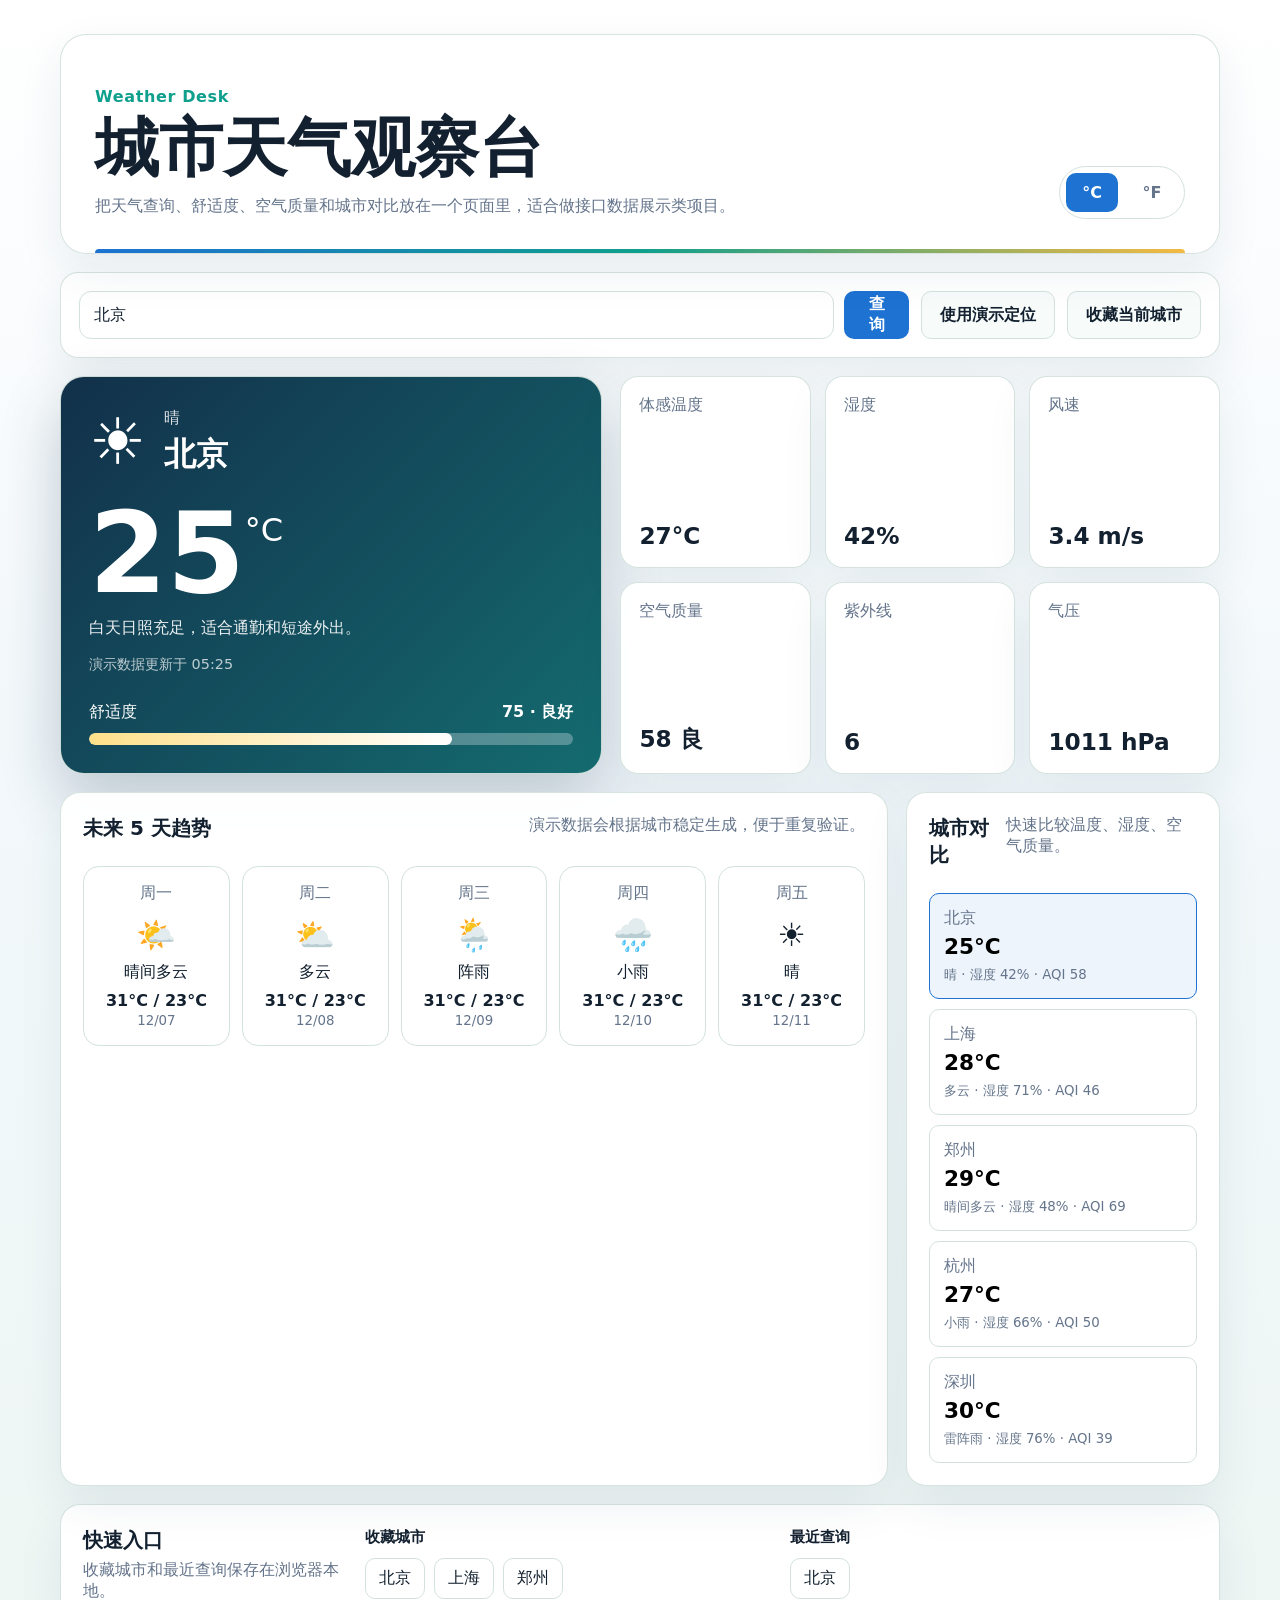
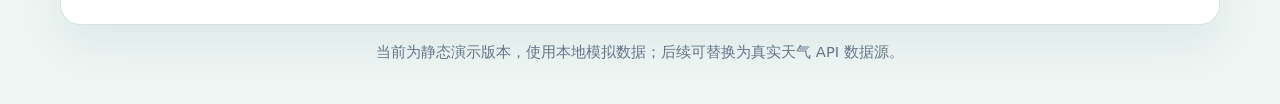
==== commit 7aeb75f1: "Add weather update context" ====
--- a/index.html
+++ b/index.html
@@ -45,6 +45,7 @@
                     <span id="degree-label">°C</span>
                 </div>
                 <p id="summary-text" class="summary-text">正在读取演示数据。</p>
+                <p id="updated-at" class="updated-at">--</p>
                 <div class="comfort-meter">
                     <div class="comfort-head">
                         <span>舒适度</span>
--- a/styles.css
+++ b/styles.css
@@ -245,6 +245,12 @@
     opacity: 0.92;
 }
 
+.updated-at {
+    margin-top: -2px;
+    color: rgba(255, 255, 255, 0.72);
+    font-size: 0.9rem;
+}
+
 .comfort-meter {
     margin-top: 28px;
 }
@@ -483,3 +489,63 @@
         grid-template-columns: 1fr;
     }
 }
+
+/* Visual refinement */
+body {
+    background:
+        linear-gradient(180deg, #ffffff 0%, #f2f8fb 46%, #eef6f3 100%);
+}
+
+.hero,
+.search-panel,
+.panel,
+.detail-card {
+    background: rgba(255, 255, 255, 0.96);
+    box-shadow: 0 18px 46px rgba(27, 67, 91, 0.08);
+}
+
+.hero {
+    position: relative;
+    overflow: hidden;
+}
+
+.hero::after {
+    content: "";
+    position: absolute;
+    left: 34px;
+    right: 34px;
+    bottom: 0;
+    height: 4px;
+    border-radius: 999px 999px 0 0;
+    background: linear-gradient(90deg, var(--blue), var(--teal), var(--yellow));
+}
+
+.current-card {
+    background:
+        linear-gradient(135deg, #12304a 0%, #146b70 100%);
+    box-shadow: 0 24px 60px rgba(18, 48, 74, 0.24);
+}
+
+.detail-card,
+.forecast-card,
+.compare-card {
+    transition: transform 170ms ease, box-shadow 170ms ease, border-color 170ms ease;
+}
+
+.detail-card:hover,
+.forecast-card:hover,
+.compare-card:hover {
+    transform: translateY(-3px);
+    border-color: rgba(29, 114, 210, 0.28);
+    box-shadow: 0 14px 30px rgba(27, 67, 91, 0.08);
+}
+
+.forecast-card,
+.compare-card,
+.city-tag {
+    background: #fff;
+}
+
+.unit-toggle {
+    background: #fff;
+}
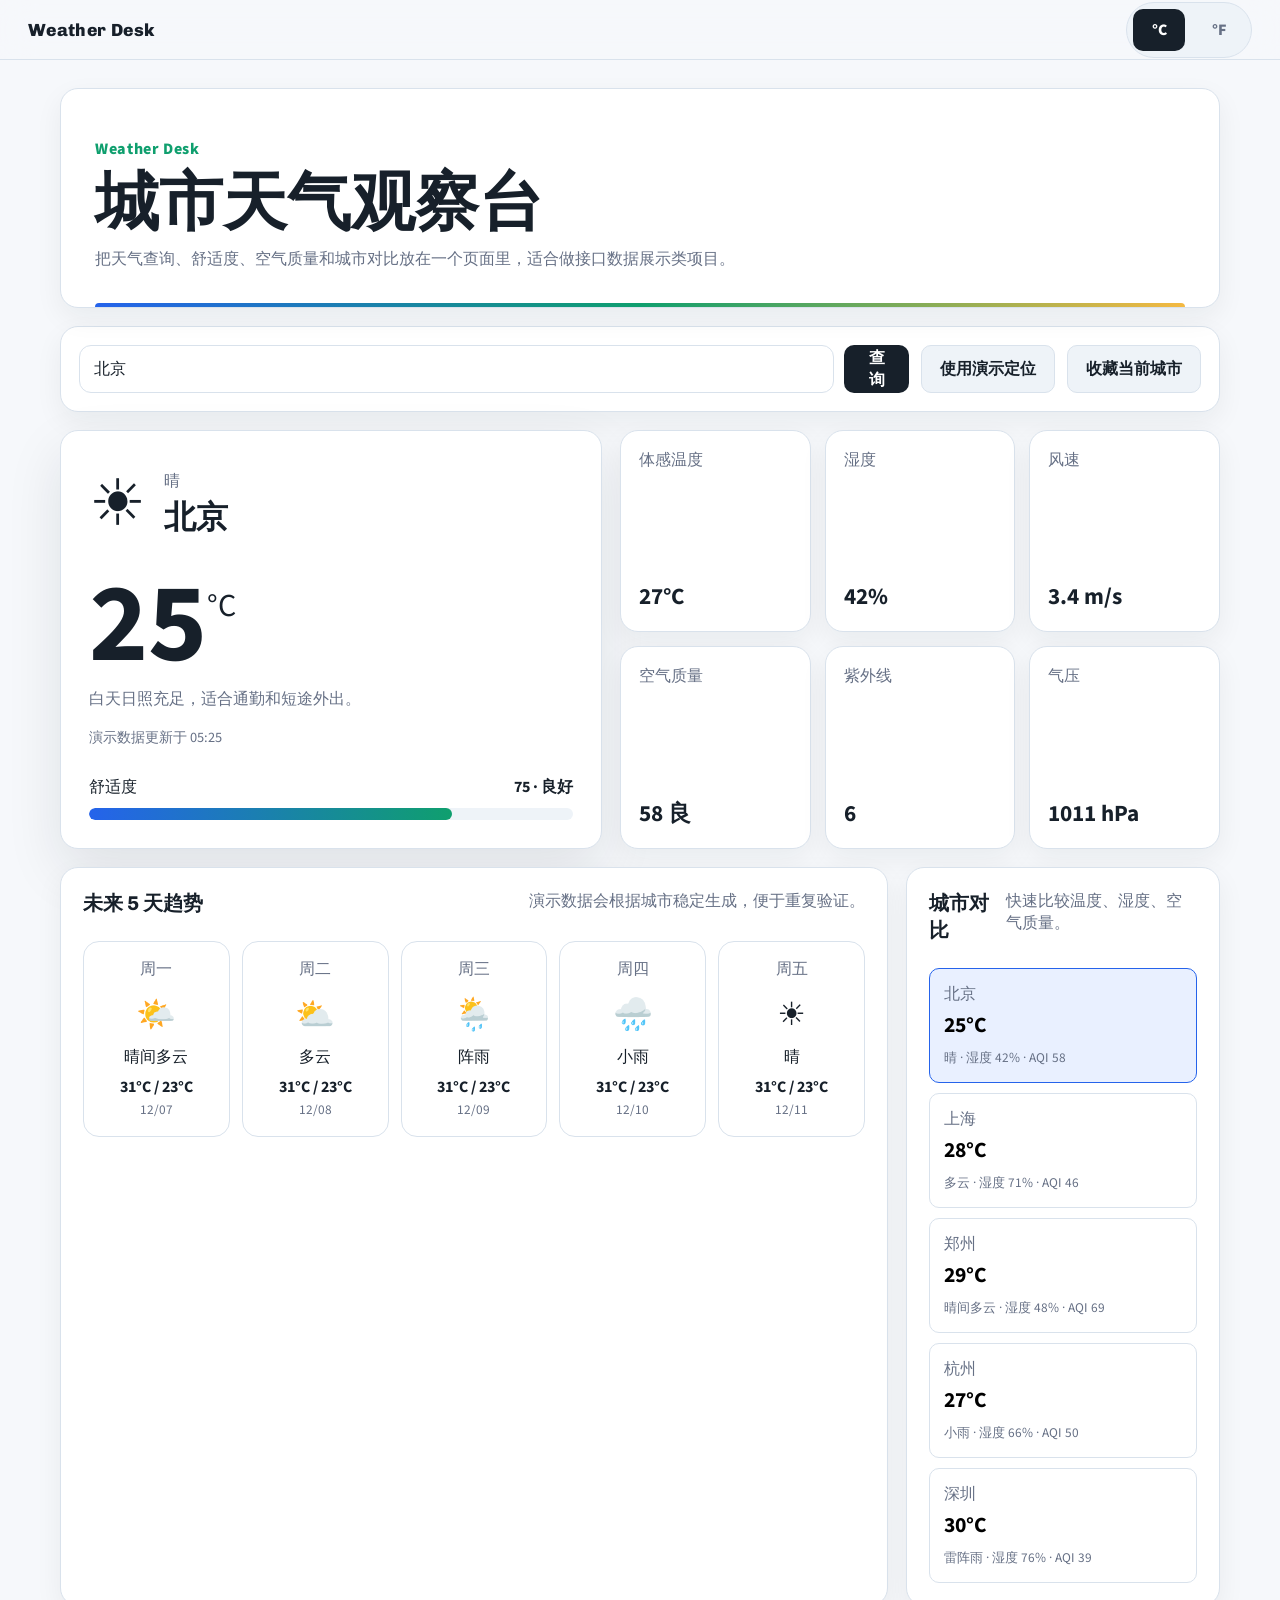
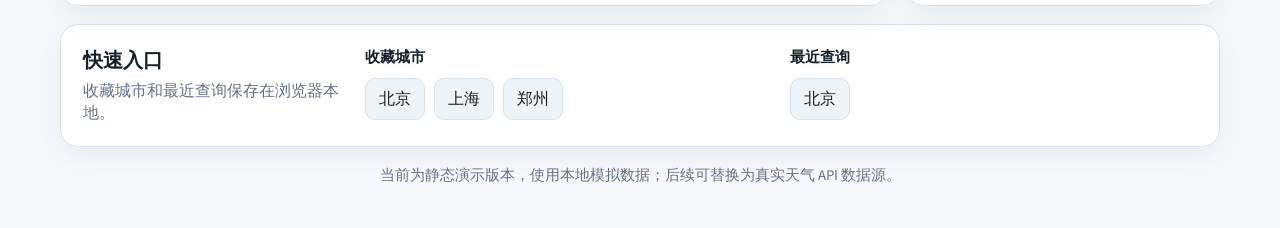
==== commit 1fe67443: "统一样式: 字体/配色/卡片匹配作品集风格" ====
--- a/index.html
+++ b/index.html
@@ -4,19 +4,27 @@
     <meta charset="UTF-8">
     <meta name="viewport" content="width=device-width, initial-scale=1.0">
     <title>城市天气观察台 - Weather Desk</title>
+    <link rel="preconnect" href="https://fonts.googleapis.com">
+    <link rel="preconnect" href="https://fonts.gstatic.com" crossorigin>
+    <link href="https://fonts.googleapis.com/css2?family=Chivo:wght@700;800;900&family=Source+Sans+3:wght@400;500;600;700;800;900&display=swap" rel="stylesheet">
     <link rel="stylesheet" href="styles.css">
 </head>
 <body>
+    <nav class="top-nav">
+        <span class="top-nav-brand">Weather Desk</span>
+        <div class="top-nav-links">
+            <span class="unit-toggle" role="group" aria-label="温度单位">
+                <button class="active" data-unit="c" type="button">°C</button>
+                <button data-unit="f" type="button">°F</button>
+            </span>
+        </div>
+    </nav>
     <main class="weather-shell">
         <section class="hero">
             <div>
                 <p class="eyebrow">Weather Desk</p>
                 <h1>城市天气观察台</h1>
                 <p>把天气查询、舒适度、空气质量和城市对比放在一个页面里，适合做接口数据展示类项目。</p>
-            </div>
-            <div class="unit-toggle" role="group" aria-label="温度单位">
-                <button class="active" data-unit="c" type="button">°C</button>
-                <button data-unit="f" type="button">°F</button>
             </div>
         </section>
 
--- a/styles.css
+++ b/styles.css
@@ -1,15 +1,19 @@
 :root {
-    --bg: #eef6f3;
+    --page: #f6f8fb;
     --surface: #ffffff;
-    --ink: #12202f;
-    --muted: #64748b;
-    --line: #d4e2dd;
-    --blue: #1d72d2;
-    --blue-dark: #155aa8;
-    --teal: #0f9f8d;
+    --surface-soft: #eef3f8;
+    --ink: #17202a;
+    --muted: #667085;
+    --line: #d9e2ec;
+    --blue: #2563eb;
+    --blue-soft: #e9f0ff;
+    --green: #0f9f6e;
+    --shadow-sm: 0 10px 28px rgba(23, 32, 42, 0.06);
+    --shadow-md: 0 22px 55px rgba(23, 32, 42, 0.1);
+    --radius: 18px;
+    --transition: 180ms ease;
+    --red: #d84f4f;
     --yellow: #f4b942;
-    --red: #d84f4f;
-    --shadow: 0 18px 50px rgba(27, 67, 91, 0.13);
 }
 
 * {
@@ -19,11 +23,15 @@
 body {
     margin: 0;
     min-height: 100vh;
-    background:
-        linear-gradient(135deg, rgba(29, 114, 210, 0.14), transparent 40%),
-        linear-gradient(180deg, #f8fdff 0%, var(--bg) 70%);
+    background: var(--page);
     color: var(--ink);
-    font-family: Inter, "PingFang SC", "Microsoft YaHei", system-ui, sans-serif;
+    font-family: "Source Sans 3", "PingFang SC", "Microsoft YaHei", system-ui, sans-serif;
+    font-weight: 400;
+}
+
+h1, h2, h3, h4 {
+    font-family: "Chivo", "PingFang SC", "Microsoft YaHei", system-ui, sans-serif;
+    font-weight: 700;
 }
 
 button,
@@ -35,476 +43,67 @@
     cursor: pointer;
 }
 
+/* ---------- Sticky Nav ---------- */
+
+.top-nav {
+    position: sticky;
+    top: 0;
+    z-index: 100;
+    display: flex;
+    align-items: center;
+    justify-content: space-between;
+    height: 60px;
+    padding: 0 28px;
+    background: rgba(246, 248, 251, 0.78);
+    backdrop-filter: blur(16px);
+    -webkit-backdrop-filter: blur(16px);
+    border-bottom: 1px solid var(--line);
+}
+
+.top-nav-brand {
+    font-family: "Chivo", "PingFang SC", "Microsoft YaHei", system-ui, sans-serif;
+    font-weight: 800;
+    font-size: 1.1rem;
+    letter-spacing: 0.02em;
+    color: var(--ink);
+}
+
+.top-nav-links {
+    display: flex;
+    gap: 20px;
+    align-items: center;
+}
+
+/* ---------- Shell ---------- */
+
 .weather-shell {
     width: min(1160px, calc(100% - 32px));
     margin: 0 auto;
-    padding: 34px 0 42px;
-}
+    padding: 28px 0 42px;
+}
+
+/* ---------- Shared Card Base ---------- */
 
 .hero,
 .search-panel,
 .panel,
 .current-card,
 .detail-card {
-    background: rgba(255, 255, 255, 0.9);
-    border: 1px solid rgba(212, 226, 221, 0.95);
-    box-shadow: var(--shadow);
-}
+    background: var(--surface);
+    border: 1px solid var(--line);
+    box-shadow: var(--shadow-sm);
+    border-radius: var(--radius);
+}
+
+/* ---------- Hero ---------- */
 
 .hero {
     min-height: 220px;
-    border-radius: 26px;
     padding: 34px;
     display: flex;
     justify-content: space-between;
     gap: 28px;
     align-items: flex-end;
-}
-
-.eyebrow {
-    margin: 0 0 10px;
-    color: var(--teal);
-    font-weight: 800;
-    letter-spacing: 0.04em;
-}
-
-h1,
-h2,
-h3,
-p {
-    margin-top: 0;
-}
-
-h1 {
-    margin-bottom: 12px;
-    font-size: clamp(2.3rem, 5vw, 4.4rem);
-    line-height: 1;
-}
-
-.hero p:last-child {
-    max-width: 680px;
-    margin-bottom: 0;
-    color: var(--muted);
-    line-height: 1.7;
-}
-
-.unit-toggle {
-    display: flex;
-    gap: 8px;
-    padding: 6px;
-    border: 1px solid var(--line);
-    border-radius: 999px;
-    background: #f7fbfa;
-}
-
-.unit-toggle button,
-.ghost-btn,
-#search-btn,
-.city-tag,
-.compare-card {
-    border: 0;
-    border-radius: 10px;
-    transition: transform 0.18s ease, border-color 0.18s ease, background 0.18s ease;
-}
-
-.unit-toggle button {
-    min-width: 52px;
-    padding: 10px 12px;
-    background: transparent;
-    color: var(--muted);
-    font-weight: 800;
-}
-
-.unit-toggle button.active {
-    background: var(--blue);
-    color: #fff;
-}
-
-.search-panel {
-    margin: 18px 0;
-    border-radius: 18px;
-    padding: 18px;
-    display: flex;
-    gap: 12px;
-    align-items: center;
-    flex-wrap: wrap;
-}
-
-.search-box {
-    flex: 1 1 360px;
-    display: flex;
-    gap: 10px;
-    min-width: 0;
-}
-
-input {
-    width: 100%;
-    min-height: 48px;
-    border: 1px solid var(--line);
-    border-radius: 12px;
-    padding: 0 14px;
-    color: var(--ink);
-    outline: none;
-}
-
-input:focus {
-    border-color: var(--blue);
-    box-shadow: 0 0 0 3px rgba(29, 114, 210, 0.12);
-}
-
-#search-btn,
-.ghost-btn {
-    min-height: 48px;
-    padding: 0 18px;
-    font-weight: 800;
-}
-
-#search-btn {
-    background: var(--blue);
-    color: #fff;
-}
-
-#search-btn:hover {
-    background: var(--blue-dark);
-}
-
-.ghost-btn {
-    background: #f7fbfa;
-    border: 1px solid var(--line);
-    color: var(--ink);
-}
-
-.ghost-btn:hover,
-.city-tag:hover,
-.compare-card:hover {
-    transform: translateY(-2px);
-}
-
-.error-message {
-    padding: 14px 16px;
-    border-radius: 12px;
-    background: rgba(216, 79, 79, 0.1);
-    color: var(--red);
-    border: 1px solid rgba(216, 79, 79, 0.22);
-}
-
-.dashboard-grid {
-    display: grid;
-    grid-template-columns: minmax(0, 0.95fr) minmax(360px, 1.05fr);
-    gap: 18px;
-}
-
-.current-card {
-    border-radius: 24px;
-    padding: 28px;
-    background:
-        linear-gradient(145deg, rgba(29, 114, 210, 0.92), rgba(15, 159, 141, 0.88)),
-        var(--surface);
-    color: #fff;
-}
-
-.current-topline {
-    display: flex;
-    align-items: center;
-    gap: 18px;
-}
-
-.weather-symbol {
-    font-size: 4rem;
-}
-
-.weather-desc {
-    margin-bottom: 4px;
-    opacity: 0.82;
-}
-
-.current-card h2 {
-    margin-bottom: 0;
-    font-size: 2rem;
-}
-
-.temperature-row {
-    display: flex;
-    align-items: flex-start;
-    margin: 24px 0 10px;
-}
-
-.temperature-row strong {
-    font-size: clamp(4.4rem, 10vw, 7rem);
-    line-height: 0.9;
-}
-
-.temperature-row span {
-    font-size: 2rem;
-    margin-top: 8px;
-}
-
-.summary-text {
-    max-width: 520px;
-    line-height: 1.7;
-    opacity: 0.92;
-}
-
-.updated-at {
-    margin-top: -2px;
-    color: rgba(255, 255, 255, 0.72);
-    font-size: 0.9rem;
-}
-
-.comfort-meter {
-    margin-top: 28px;
-}
-
-.comfort-head {
-    display: flex;
-    justify-content: space-between;
-    gap: 12px;
-    margin-bottom: 10px;
-}
-
-.comfort-track {
-    height: 12px;
-    border-radius: 999px;
-    background: rgba(255, 255, 255, 0.28);
-    overflow: hidden;
-}
-
-.comfort-track span {
-    display: block;
-    height: 100%;
-    border-radius: inherit;
-    background: linear-gradient(90deg, #ffe08a, #ffffff);
-}
-
-.detail-grid {
-    display: grid;
-    grid-template-columns: repeat(3, 1fr);
-    gap: 14px;
-}
-
-.detail-card {
-    min-height: 132px;
-    border-radius: 18px;
-    padding: 18px;
-    display: grid;
-    align-content: space-between;
-}
-
-.detail-card span {
-    color: var(--muted);
-}
-
-.detail-card strong {
-    font-size: 1.45rem;
-}
-
-.content-grid {
-    display: grid;
-    grid-template-columns: minmax(0, 1.45fr) minmax(300px, 0.55fr);
-    gap: 18px;
-    margin-top: 18px;
-}
-
-.panel {
-    border-radius: 20px;
-    padding: 22px;
-}
-
-.panel-header {
-    display: flex;
-    justify-content: space-between;
-    gap: 14px;
-    margin-bottom: 18px;
-}
-
-.panel-header h2,
-.quick-panel h2 {
-    margin-bottom: 6px;
-    font-size: 1.25rem;
-}
-
-.panel-header p,
-.quick-panel p {
-    margin-bottom: 0;
-    color: var(--muted);
-}
-
-.forecast-grid {
-    display: grid;
-    grid-template-columns: repeat(5, 1fr);
-    gap: 12px;
-}
-
-.forecast-card {
-    border: 1px solid var(--line);
-    border-radius: 16px;
-    padding: 16px;
-    text-align: center;
-    background: #f8fcfb;
-}
-
-.forecast-card span,
-.forecast-card small {
-    color: var(--muted);
-}
-
-.forecast-card strong {
-    display: block;
-    margin: 12px 0 8px;
-    font-size: 2rem;
-}
-
-.forecast-card p {
-    margin-bottom: 8px;
-}
-
-.forecast-card b {
-    display: block;
-    white-space: nowrap;
-}
-
-.compare-list {
-    display: grid;
-    gap: 10px;
-}
-
-.compare-card {
-    width: 100%;
-    text-align: left;
-    border: 1px solid var(--line);
-    background: #f8fcfb;
-    padding: 14px;
-}
-
-.compare-card.active {
-    border-color: var(--blue);
-    background: rgba(29, 114, 210, 0.08);
-}
-
-.compare-card span {
-    color: var(--muted);
-}
-
-.compare-card strong {
-    display: block;
-    margin: 5px 0;
-    font-size: 1.35rem;
-}
-
-.compare-card small {
-    color: var(--muted);
-}
-
-.quick-panel {
-    margin-top: 18px;
-    display: grid;
-    grid-template-columns: 260px minmax(0, 1fr);
-    gap: 22px;
-}
-
-.quick-groups {
-    display: grid;
-    grid-template-columns: 1fr 1fr;
-    gap: 18px;
-}
-
-.quick-groups h3 {
-    margin-bottom: 10px;
-    font-size: 0.95rem;
-}
-
-.city-tags {
-    display: flex;
-    flex-wrap: wrap;
-    gap: 9px;
-}
-
-.city-tag,
-.empty-chip {
-    padding: 9px 13px;
-    background: #f7fbfa;
-    border: 1px solid var(--line);
-    color: var(--ink);
-}
-
-.empty-chip {
-    display: inline-block;
-    border-radius: 10px;
-    color: var(--muted);
-}
-
-.demo-note {
-    margin-top: 18px;
-    text-align: center;
-    color: var(--muted);
-    font-size: 0.92rem;
-}
-
-@media (max-width: 980px) {
-    .hero,
-    .dashboard-grid,
-    .content-grid,
-    .quick-panel {
-        grid-template-columns: 1fr;
-    }
-
-    .hero,
-    .quick-panel {
-        display: grid;
-    }
-
-    .detail-grid {
-        grid-template-columns: repeat(2, 1fr);
-    }
-
-    .forecast-grid {
-        grid-template-columns: repeat(3, 1fr);
-    }
-}
-
-@media (max-width: 620px) {
-    .weather-shell {
-        width: min(100% - 20px, 1160px);
-        padding-top: 14px;
-    }
-
-    .hero,
-    .panel,
-    .current-card,
-    .search-panel {
-        padding: 18px;
-        border-radius: 16px;
-    }
-
-    .search-box,
-    .search-panel,
-    .quick-groups {
-        grid-template-columns: 1fr;
-        flex-direction: column;
-        align-items: stretch;
-    }
-
-    .detail-grid,
-    .forecast-grid {
-        grid-template-columns: 1fr;
-    }
-}
-
-/* Visual refinement */
-body {
-    background:
-        linear-gradient(180deg, #ffffff 0%, #f2f8fb 46%, #eef6f3 100%);
-}
-
-.hero,
-.search-panel,
-.panel,
-.detail-card {
-    background: rgba(255, 255, 255, 0.96);
-    box-shadow: 0 18px 46px rgba(27, 67, 91, 0.08);
-}
-
-.hero {
     position: relative;
     overflow: hidden;
 }
@@ -517,35 +116,480 @@
     bottom: 0;
     height: 4px;
     border-radius: 999px 999px 0 0;
-    background: linear-gradient(90deg, var(--blue), var(--teal), var(--yellow));
-}
+    background: linear-gradient(90deg, var(--blue), var(--green), var(--yellow));
+}
+
+.eyebrow {
+    margin: 0 0 10px;
+    color: var(--green);
+    font-weight: 800;
+    letter-spacing: 0.04em;
+}
+
+h1,
+h2,
+h3,
+p {
+    margin-top: 0;
+}
+
+h1 {
+    margin-bottom: 12px;
+    font-size: clamp(2.3rem, 5vw, 4.4rem);
+    line-height: 1;
+}
+
+.hero p:last-child {
+    max-width: 680px;
+    margin-bottom: 0;
+    color: var(--muted);
+    line-height: 1.7;
+}
+
+/* ---------- Unit Toggle ---------- */
+
+.unit-toggle {
+    display: flex;
+    gap: 8px;
+    padding: 6px;
+    border: 1px solid var(--line);
+    border-radius: 999px;
+    background: var(--surface-soft);
+}
+
+.unit-toggle button,
+.ghost-btn,
+#search-btn,
+.city-tag,
+.compare-card {
+    border: 0;
+    border-radius: 10px;
+    transition: transform var(--transition), border-color var(--transition), background var(--transition);
+}
+
+.unit-toggle button {
+    min-width: 52px;
+    padding: 10px 12px;
+    background: transparent;
+    color: var(--muted);
+    font-weight: 800;
+}
+
+.unit-toggle button.active {
+    background: var(--ink);
+    color: #fff;
+}
+
+/* ---------- Search Panel ---------- */
+
+.search-panel {
+    margin: 18px 0;
+    padding: 18px;
+    display: flex;
+    gap: 12px;
+    align-items: center;
+    flex-wrap: wrap;
+}
+
+.search-box {
+    flex: 1 1 360px;
+    display: flex;
+    gap: 10px;
+    min-width: 0;
+}
+
+input {
+    width: 100%;
+    min-height: 48px;
+    border: 1px solid var(--line);
+    border-radius: 12px;
+    padding: 0 14px;
+    color: var(--ink);
+    outline: none;
+    background: var(--surface);
+}
+
+input:focus {
+    border-color: var(--blue);
+    box-shadow: 0 0 0 3px rgba(37, 99, 235, 0.12);
+}
+
+#search-btn,
+.ghost-btn {
+    min-height: 48px;
+    padding: 0 18px;
+    font-weight: 800;
+}
+
+#search-btn {
+    background: var(--ink);
+    color: #fff;
+}
+
+#search-btn:hover {
+    background: #0f1723;
+}
+
+.ghost-btn {
+    background: var(--surface-soft);
+    border: 1px solid var(--line);
+    color: var(--ink);
+}
+
+.ghost-btn:hover,
+.city-tag:hover,
+.compare-card:hover {
+    transform: translateY(-2px);
+}
+
+/* ---------- Error ---------- */
+
+.error-message {
+    padding: 14px 16px;
+    border-radius: 12px;
+    background: rgba(216, 79, 79, 0.1);
+    color: var(--red);
+    border: 1px solid rgba(216, 79, 79, 0.22);
+}
+
+/* ---------- Dashboard Grid ---------- */
+
+.dashboard-grid {
+    display: grid;
+    grid-template-columns: minmax(0, 0.95fr) minmax(360px, 1.05fr);
+    gap: 18px;
+}
+
+/* ---------- Current Card (Light) ---------- */
 
 .current-card {
-    background:
-        linear-gradient(135deg, #12304a 0%, #146b70 100%);
-    box-shadow: 0 24px 60px rgba(18, 48, 74, 0.24);
-}
-
-.detail-card,
-.forecast-card,
+    padding: 28px;
+    background: var(--surface);
+    color: var(--ink);
+    box-shadow: var(--shadow-md);
+}
+
+.current-topline {
+    display: flex;
+    align-items: center;
+    gap: 18px;
+}
+
+.weather-symbol {
+    font-size: 4rem;
+}
+
+.weather-desc {
+    margin-bottom: 4px;
+    color: var(--muted);
+}
+
+.current-card h2 {
+    margin-bottom: 0;
+    font-size: 2rem;
+}
+
+.temperature-row {
+    display: flex;
+    align-items: flex-start;
+    margin: 24px 0 10px;
+}
+
+.temperature-row strong {
+    font-size: clamp(4.4rem, 10vw, 7rem);
+    line-height: 0.9;
+}
+
+.temperature-row span {
+    font-size: 2rem;
+    margin-top: 8px;
+}
+
+.summary-text {
+    max-width: 520px;
+    line-height: 1.7;
+    color: var(--muted);
+}
+
+.updated-at {
+    margin-top: -2px;
+    color: var(--muted);
+    font-size: 0.9rem;
+}
+
+/* ---------- Comfort Meter ---------- */
+
+.comfort-meter {
+    margin-top: 28px;
+}
+
+.comfort-head {
+    display: flex;
+    justify-content: space-between;
+    gap: 12px;
+    margin-bottom: 10px;
+}
+
+.comfort-track {
+    height: 12px;
+    border-radius: 999px;
+    background: var(--surface-soft);
+    overflow: hidden;
+}
+
+.comfort-track span {
+    display: block;
+    height: 100%;
+    border-radius: inherit;
+    background: linear-gradient(90deg, var(--blue), var(--green));
+}
+
+/* ---------- Detail Grid ---------- */
+
+.detail-grid {
+    display: grid;
+    grid-template-columns: repeat(3, 1fr);
+    gap: 14px;
+}
+
+.detail-card {
+    min-height: 132px;
+    padding: 18px;
+    display: grid;
+    align-content: space-between;
+    transition: transform 170ms ease, box-shadow 170ms ease, border-color 170ms ease;
+}
+
+.detail-card:hover {
+    transform: translateY(-3px);
+    border-color: var(--blue);
+    box-shadow: var(--shadow-md);
+}
+
+.detail-card span {
+    color: var(--muted);
+}
+
+.detail-card strong {
+    font-size: 1.45rem;
+}
+
+/* ---------- Content Grid ---------- */
+
+.content-grid {
+    display: grid;
+    grid-template-columns: minmax(0, 1.45fr) minmax(300px, 0.55fr);
+    gap: 18px;
+    margin-top: 18px;
+}
+
+.panel {
+    padding: 22px;
+}
+
+.panel-header {
+    display: flex;
+    justify-content: space-between;
+    gap: 14px;
+    margin-bottom: 18px;
+}
+
+.panel-header h2,
+.quick-panel h2 {
+    margin-bottom: 6px;
+    font-size: 1.25rem;
+}
+
+.panel-header p,
+.quick-panel p {
+    margin-bottom: 0;
+    color: var(--muted);
+}
+
+/* ---------- Forecast ---------- */
+
+.forecast-grid {
+    display: grid;
+    grid-template-columns: repeat(5, 1fr);
+    gap: 12px;
+}
+
+.forecast-card {
+    border: 1px solid var(--line);
+    border-radius: 16px;
+    padding: 16px;
+    text-align: center;
+    background: var(--surface);
+    transition: transform 170ms ease, box-shadow 170ms ease, border-color 170ms ease;
+}
+
+.forecast-card:hover {
+    transform: translateY(-3px);
+    border-color: var(--blue);
+    box-shadow: var(--shadow-md);
+}
+
+.forecast-card span,
+.forecast-card small {
+    color: var(--muted);
+}
+
+.forecast-card strong {
+    display: block;
+    margin: 12px 0 8px;
+    font-size: 2rem;
+}
+
+.forecast-card p {
+    margin-bottom: 8px;
+}
+
+.forecast-card b {
+    display: block;
+    white-space: nowrap;
+}
+
+/* ---------- Compare ---------- */
+
+.compare-list {
+    display: grid;
+    gap: 10px;
+}
+
 .compare-card {
+    width: 100%;
+    text-align: left;
+    border: 1px solid var(--line);
+    background: var(--surface);
+    padding: 14px;
     transition: transform 170ms ease, box-shadow 170ms ease, border-color 170ms ease;
 }
 
-.detail-card:hover,
-.forecast-card:hover,
 .compare-card:hover {
-    transform: translateY(-3px);
-    border-color: rgba(29, 114, 210, 0.28);
-    box-shadow: 0 14px 30px rgba(27, 67, 91, 0.08);
-}
-
-.forecast-card,
-.compare-card,
-.city-tag {
-    background: #fff;
-}
-
-.unit-toggle {
-    background: #fff;
-}
+    border-color: var(--blue);
+    box-shadow: var(--shadow-md);
+}
+
+.compare-card.active {
+    border-color: var(--blue);
+    background: var(--blue-soft);
+}
+
+.compare-card span {
+    color: var(--muted);
+}
+
+.compare-card strong {
+    display: block;
+    margin: 5px 0;
+    font-size: 1.35rem;
+}
+
+.compare-card small {
+    color: var(--muted);
+}
+
+/* ---------- Quick Panel ---------- */
+
+.quick-panel {
+    margin-top: 18px;
+    display: grid;
+    grid-template-columns: 260px minmax(0, 1fr);
+    gap: 22px;
+}
+
+.quick-groups {
+    display: grid;
+    grid-template-columns: 1fr 1fr;
+    gap: 18px;
+}
+
+.quick-groups h3 {
+    margin-bottom: 10px;
+    font-size: 0.95rem;
+}
+
+.city-tags {
+    display: flex;
+    flex-wrap: wrap;
+    gap: 9px;
+}
+
+.city-tag,
+.empty-chip {
+    padding: 9px 13px;
+    background: var(--surface-soft);
+    border: 1px solid var(--line);
+    color: var(--ink);
+}
+
+.empty-chip {
+    display: inline-block;
+    border-radius: 10px;
+    color: var(--muted);
+}
+
+/* ---------- Demo Note ---------- */
+
+.demo-note {
+    margin-top: 18px;
+    text-align: center;
+    color: var(--muted);
+    font-size: 0.92rem;
+}
+
+/* ---------- Responsive ---------- */
+
+@media (max-width: 980px) {
+    .hero,
+    .dashboard-grid,
+    .content-grid,
+    .quick-panel {
+        grid-template-columns: 1fr;
+    }
+
+    .hero,
+    .quick-panel {
+        display: grid;
+    }
+
+    .detail-grid {
+        grid-template-columns: repeat(2, 1fr);
+    }
+
+    .forecast-grid {
+        grid-template-columns: repeat(3, 1fr);
+    }
+}
+
+@media (max-width: 620px) {
+    .weather-shell {
+        width: min(100% - 20px, 1160px);
+        padding-top: 14px;
+    }
+
+    .hero,
+    .panel,
+    .current-card,
+    .search-panel {
+        padding: 18px;
+        border-radius: 16px;
+    }
+
+    .search-box,
+    .search-panel,
+    .quick-groups {
+        grid-template-columns: 1fr;
+        flex-direction: column;
+        align-items: stretch;
+    }
+
+    .detail-grid,
+    .forecast-grid {
+        grid-template-columns: 1fr;
+    }
+
+    .top-nav {
+        padding: 0 16px;
+    }
+}
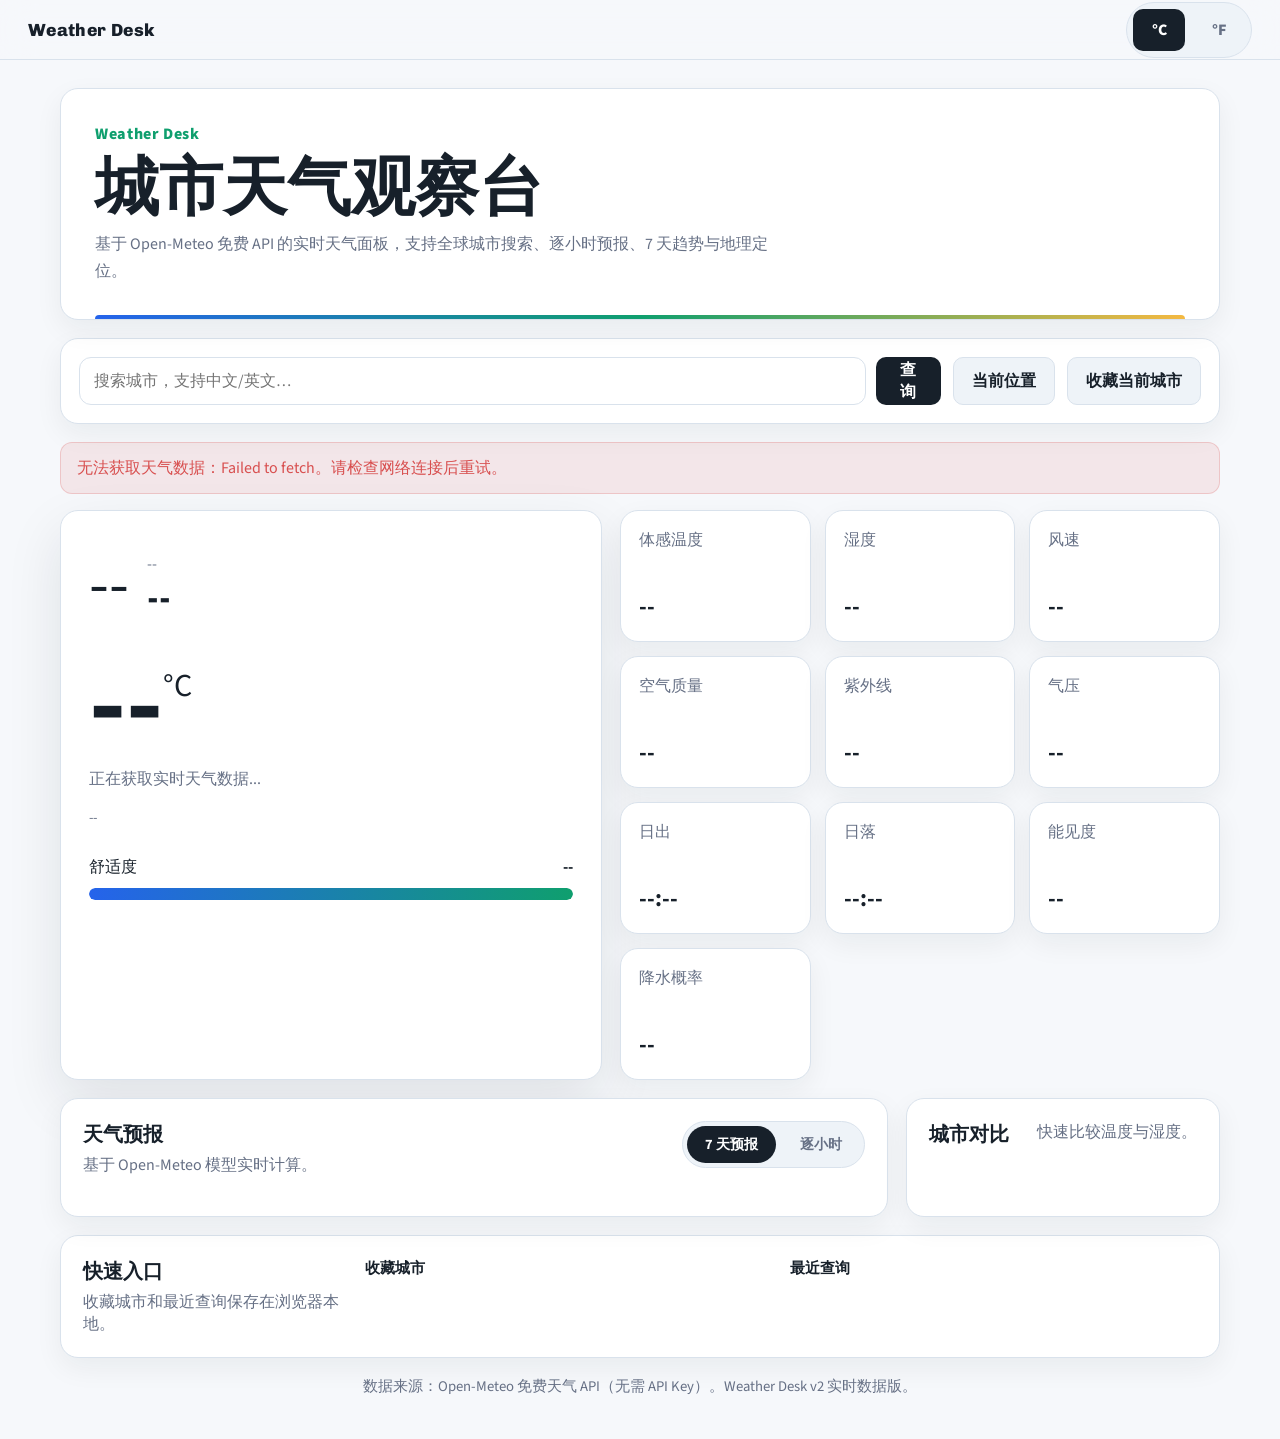
==== commit e6c99821: "技术升级: 接入Open-Meteo真实API+逐小时预报+地理定位+26城市" ====
--- a/index.html
+++ b/index.html
@@ -14,31 +14,62 @@
         <span class="top-nav-brand">Weather Desk</span>
         <div class="top-nav-links">
             <span class="unit-toggle" role="group" aria-label="温度单位">
-                <button class="active" data-unit="c" type="button">°C</button>
-                <button data-unit="f" type="button">°F</button>
+                <button class="active" data-unit="c" type="button">&#176;C</button>
+                <button data-unit="f" type="button">&#176;F</button>
             </span>
         </div>
     </nav>
+
     <main class="weather-shell">
+        <!-- ====== Hero ====== -->
         <section class="hero">
             <div>
                 <p class="eyebrow">Weather Desk</p>
                 <h1>城市天气观察台</h1>
-                <p>把天气查询、舒适度、空气质量和城市对比放在一个页面里，适合做接口数据展示类项目。</p>
+                <p>基于 Open-Meteo 免费 API 的实时天气面板，支持全球城市搜索、逐小时预报、7 天趋势与地理定位。</p>
             </div>
         </section>
 
+        <!-- ====== 搜索面板 ====== -->
         <section class="search-panel">
             <div class="search-box">
-                <input id="city-input" type="search" placeholder="搜索城市：北京、上海、广州、深圳、郑州、杭州..." autocomplete="off">
+                <input id="city-input" type="search" placeholder="搜索城市，支持中文/英文…" autocomplete="off">
                 <button id="search-btn" type="button">查询</button>
+                <div id="search-results" class="search-results" hidden></div>
             </div>
-            <button id="location-btn" class="ghost-btn" type="button">使用演示定位</button>
+            <button id="location-btn" class="ghost-btn" type="button">当前位置</button>
             <button id="favorite-btn" class="ghost-btn" type="button">收藏当前城市</button>
         </section>
 
         <p id="error-message" class="error-message" hidden></p>
 
+        <!-- ====== 骨架屏 ====== -->
+        <div id="skeleton-overlay" class="skeleton-overlay">
+            <div class="skeleton-card skeleton-current">
+                <div class="skeleton-row">
+                    <div class="skeleton-circle"></div>
+                    <div>
+                        <div class="skeleton-line short"></div>
+                        <div class="skeleton-line medium"></div>
+                    </div>
+                </div>
+                <div class="skeleton-line large"></div>
+                <div class="skeleton-line medium"></div>
+                <div class="skeleton-line short"></div>
+                <div class="skeleton-bar"></div>
+            </div>
+            <div class="skeleton-card skeleton-details">
+                <div class="skeleton-line short"></div><div class="skeleton-line medium"></div>
+                <div class="skeleton-line short"></div><div class="skeleton-line medium"></div>
+                <div class="skeleton-line short"></div><div class="skeleton-line medium"></div>
+            </div>
+            <div class="skeleton-card skeleton-forecast">
+                <div class="skeleton-line short"></div>
+                <div class="skeleton-line medium"></div>
+            </div>
+        </div>
+
+        <!-- ====== Dashboard ====== -->
         <section class="dashboard-grid">
             <article class="current-card">
                 <div class="current-topline">
@@ -50,9 +81,9 @@
                 </div>
                 <div class="temperature-row">
                     <strong id="temp">--</strong>
-                    <span id="degree-label">°C</span>
+                    <span id="degree-label">&#176;C</span>
                 </div>
-                <p id="summary-text" class="summary-text">正在读取演示数据。</p>
+                <p id="summary-text" class="summary-text">正在获取实时天气数据...</p>
                 <p id="updated-at" class="updated-at">--</p>
                 <div class="comfort-meter">
                     <div class="comfort-head">
@@ -88,27 +119,52 @@
                     <span>气压</span>
                     <strong id="pressure">--</strong>
                 </div>
+                <div class="detail-card">
+                    <span>日出</span>
+                    <strong id="sunrise">--:--</strong>
+                </div>
+                <div class="detail-card">
+                    <span>日落</span>
+                    <strong id="sunset">--:--</strong>
+                </div>
+                <div class="detail-card">
+                    <span>能见度</span>
+                    <strong id="visibility">--</strong>
+                </div>
+                <div class="detail-card">
+                    <span>降水概率</span>
+                    <strong id="precip-probability">--</strong>
+                </div>
             </article>
         </section>
 
+        <!-- ====== 预报区域 ====== -->
         <section class="content-grid">
             <article class="panel">
                 <div class="panel-header">
-                    <h2>未来 5 天趋势</h2>
-                    <p>演示数据会根据城市稳定生成，便于重复验证。</p>
+                    <div>
+                        <h2>天气预报</h2>
+                        <p>基于 Open-Meteo 模型实时计算。</p>
+                    </div>
+                    <div class="tabs" role="tablist">
+                        <button class="tab-btn active" data-tab="daily" type="button" role="tab">7 天预报</button>
+                        <button class="tab-btn" data-tab="hourly" type="button" role="tab">逐小时</button>
+                    </div>
                 </div>
                 <div id="forecast-grid" class="forecast-grid"></div>
+                <div id="hourly-scroll" class="hourly-scroll" hidden></div>
             </article>
 
             <aside class="panel">
                 <div class="panel-header">
                     <h2>城市对比</h2>
-                    <p>快速比较温度、湿度、空气质量。</p>
+                    <p>快速比较温度与湿度。</p>
                 </div>
                 <div id="compare-list" class="compare-list"></div>
             </aside>
         </section>
 
+        <!-- ====== 快速入口 ====== -->
         <section class="panel quick-panel">
             <div>
                 <h2>快速入口</h2>
@@ -127,10 +183,10 @@
         </section>
 
         <footer class="demo-note">
-            当前为静态演示版本，使用本地模拟数据；后续可替换为真实天气 API 数据源。
+            数据来源：Open-Meteo 免费天气 API（无需 API Key）。Weather Desk v2 实时数据版。
         </footer>
     </main>
 
     <script src="app.js"></script>
 </body>
-</html>
+</html>
--- a/styles.css
+++ b/styles.css
@@ -410,7 +410,7 @@
 
 .forecast-grid {
     display: grid;
-    grid-template-columns: repeat(5, 1fr);
+    grid-template-columns: repeat(7, 1fr);
     gap: 12px;
 }
 
@@ -558,6 +558,12 @@
     }
 
     .forecast-grid {
+        grid-template-columns: repeat(4, 1fr);
+    }
+}
+
+@media (max-width: 720px) {
+    .forecast-grid {
         grid-template-columns: repeat(3, 1fr);
     }
 }
@@ -584,12 +590,320 @@
         align-items: stretch;
     }
 
-    .detail-grid,
+    .detail-grid {
+        grid-template-columns: 1fr;
+    }
+
     .forecast-grid {
-        grid-template-columns: 1fr;
+        grid-template-columns: repeat(2, 1fr);
     }
 
     .top-nav {
         padding: 0 16px;
     }
+}
+
+/* ============================================================
+   Skeleton Loading
+   ============================================================ */
+
+@keyframes shimmer {
+    0%   { background-position: -400px 0; }
+    100% { background-position: 400px 0; }
+}
+
+.skeleton-overlay {
+    display: grid;
+    grid-template-columns: minmax(0, 0.95fr) minmax(360px, 1.05fr);
+    gap: 18px;
+    margin-bottom: 18px;
+}
+
+.skeleton-overlay[hidden] {
+    display: none;
+}
+
+.skeleton-card {
+    background: var(--surface);
+    border: 1px solid var(--line);
+    border-radius: var(--radius);
+    padding: 28px;
+    box-shadow: var(--shadow-sm);
+}
+
+.skeleton-row {
+    display: flex;
+    align-items: center;
+    gap: 18px;
+    margin-bottom: 24px;
+}
+
+.skeleton-circle {
+    width: 64px;
+    height: 64px;
+    border-radius: 50%;
+    background: linear-gradient(90deg, var(--surface-soft) 25%, #e0e6f0 50%, var(--surface-soft) 75%);
+    background-size: 800px 100%;
+    animation: shimmer 1.8s ease-in-out infinite;
+}
+
+.skeleton-line {
+    height: 16px;
+    border-radius: 8px;
+    background: linear-gradient(90deg, var(--surface-soft) 25%, #e0e6f0 50%, var(--surface-soft) 75%);
+    background-size: 800px 100%;
+    animation: shimmer 1.8s ease-in-out infinite;
+    margin-bottom: 10px;
+}
+
+.skeleton-line.short  { width: 100px; }
+.skeleton-line.medium { width: 180px; }
+.skeleton-line.large  { width: 260px; height: 60px; border-radius: 12px; }
+
+.skeleton-bar {
+    height: 12px;
+    border-radius: 999px;
+    background: linear-gradient(90deg, var(--surface-soft) 25%, #e0e6f0 50%, var(--surface-soft) 75%);
+    background-size: 800px 100%;
+    animation: shimmer 1.8s ease-in-out infinite;
+    margin-top: 20px;
+}
+
+.skeleton-current {
+    grid-row: 1;
+}
+
+.skeleton-details {
+    grid-row: 1;
+    display: grid;
+    grid-template-columns: 1fr 1fr;
+    gap: 14px;
+    align-content: start;
+}
+
+.skeleton-forecast {
+    grid-column: 1 / -1;
+    padding: 22px;
+    min-height: 120px;
+}
+
+@media (max-width: 980px) {
+    .skeleton-overlay {
+        grid-template-columns: 1fr;
+    }
+    .skeleton-current,
+    .skeleton-details {
+        grid-row: auto;
+    }
+}
+
+/* ============================================================
+   Search Results Dropdown
+   ============================================================ */
+
+.search-box {
+    position: relative;
+}
+
+.search-results {
+    position: absolute;
+    top: calc(100% + 6px);
+    left: 0;
+    right: 82px; /* 留出搜索按钮空间 */
+    z-index: 200;
+    background: var(--surface);
+    border: 1px solid var(--line);
+    border-radius: 14px;
+    box-shadow: var(--shadow-md);
+    overflow: hidden;
+    max-height: 320px;
+    overflow-y: auto;
+}
+
+.search-results[hidden] {
+    display: none;
+}
+
+.search-result-item {
+    display: block;
+    width: 100%;
+    padding: 12px 18px;
+    text-align: left;
+    border: none;
+    background: var(--surface);
+    color: var(--ink);
+    font-size: 0.95rem;
+    cursor: pointer;
+    transition: background 140ms ease;
+    border-bottom: 1px solid var(--line);
+}
+
+.search-result-item:last-child {
+    border-bottom: none;
+}
+
+.search-result-item:hover {
+    background: var(--blue-soft);
+    color: var(--blue);
+}
+
+/* ============================================================
+   Tab Navigation
+   ============================================================ */
+
+.tabs {
+    display: flex;
+    gap: 6px;
+    padding: 4px;
+    background: var(--surface-soft);
+    border-radius: 999px;
+    border: 1px solid var(--line);
+}
+
+.tab-btn {
+    padding: 8px 18px;
+    border: none;
+    border-radius: 999px;
+    background: transparent;
+    color: var(--muted);
+    font-weight: 700;
+    font-size: 0.9rem;
+    cursor: pointer;
+    transition: background 170ms ease, color 170ms ease;
+    white-space: nowrap;
+}
+
+.tab-btn.active {
+    background: var(--ink);
+    color: #fff;
+}
+
+.tab-btn:hover:not(.active) {
+    color: var(--ink);
+    background: rgba(23, 32, 42, 0.05);
+}
+
+/* ============================================================
+   Hourly Forecast (Horizontal Scroll)
+   ============================================================ */
+
+.hourly-scroll {
+    display: flex;
+    gap: 12px;
+    overflow-x: auto;
+    padding-bottom: 8px;
+    scroll-behavior: smooth;
+    -webkit-overflow-scrolling: touch;
+    scrollbar-width: thin;
+    scrollbar-color: var(--line) transparent;
+}
+
+.hourly-scroll::-webkit-scrollbar {
+    height: 6px;
+}
+
+.hourly-scroll::-webkit-scrollbar-thumb {
+    background: var(--line);
+    border-radius: 999px;
+}
+
+.hourly-scroll::-webkit-scrollbar-track {
+    background: transparent;
+}
+
+.hourly-scroll[hidden] {
+    display: none;
+}
+
+.hourly-item {
+    flex: 0 0 auto;
+    min-width: 90px;
+    padding: 14px 10px;
+    text-align: center;
+    border: 1px solid var(--line);
+    border-radius: 16px;
+    background: var(--surface);
+    transition: transform 170ms ease, box-shadow 170ms ease, border-color 170ms ease;
+}
+
+.hourly-item:hover {
+    transform: translateY(-3px);
+    border-color: var(--blue);
+    box-shadow: var(--shadow-md);
+}
+
+.hourly-time {
+    display: block;
+    font-size: 0.82rem;
+    color: var(--muted);
+    margin-bottom: 8px;
+    white-space: nowrap;
+}
+
+.hourly-symbol {
+    display: block;
+    font-size: 1.8rem;
+    margin-bottom: 8px;
+}
+
+.hourly-temp {
+    display: block;
+    font-weight: 800;
+    font-size: 1.05rem;
+    color: var(--ink);
+}
+
+.hourly-precip {
+    display: block;
+    margin-top: 4px;
+    font-size: 0.78rem;
+    color: var(--blue);
+    font-weight: 600;
+}
+
+/* ============================================================
+   Panel Header Layout Fix
+   ============================================================ */
+
+.panel-header {
+    display: flex;
+    justify-content: space-between;
+    align-items: flex-start;
+    gap: 14px;
+    margin-bottom: 18px;
+    flex-wrap: wrap;
+}
+
+/* ============================================================
+   Responsive Additions
+   ============================================================ */
+
+@media (max-width: 980px) {
+    .panel-header {
+        flex-direction: column;
+    }
+
+    .tabs {
+        align-self: flex-start;
+    }
+}
+
+@media (max-width: 620px) {
+    .search-results {
+        right: 0;
+    }
+
+    .hourly-item {
+        min-width: 75px;
+        padding: 10px 8px;
+    }
+
+    .hourly-symbol {
+        font-size: 1.4rem;
+    }
+
+    .tab-btn {
+        padding: 6px 14px;
+        font-size: 0.82rem;
+    }
 }
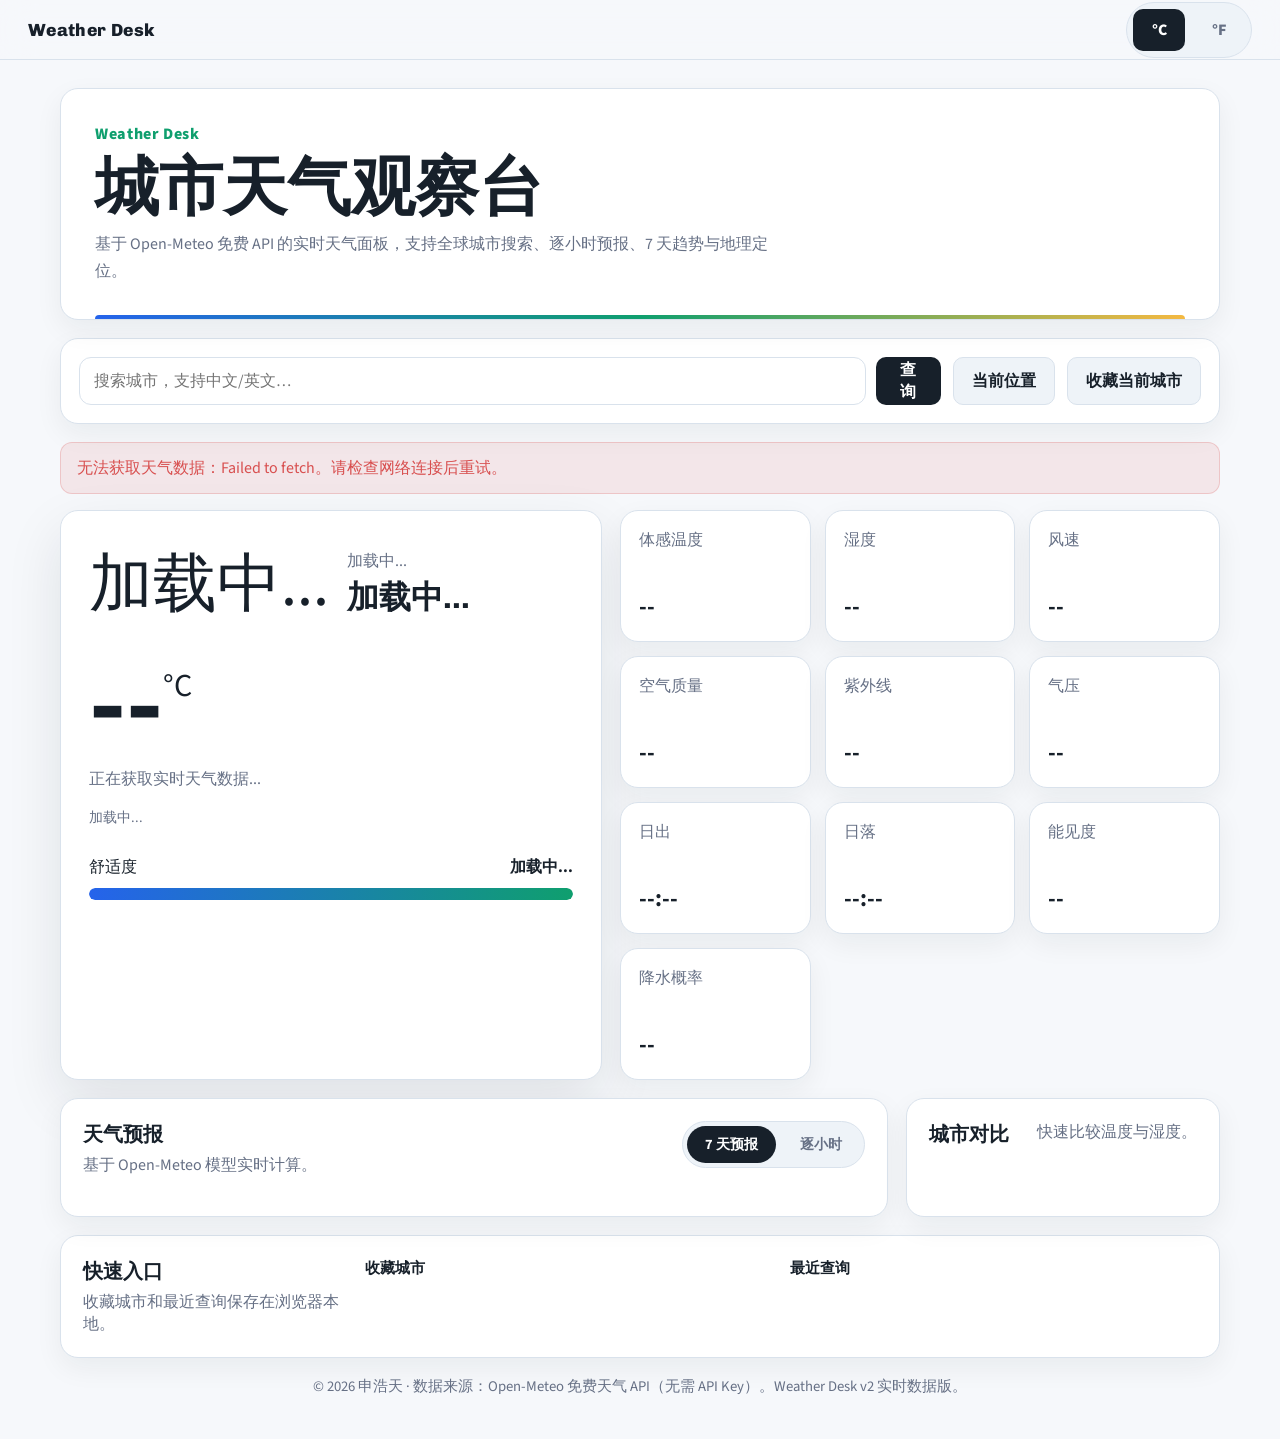
==== commit 9fd51709: "细节打磨: demo-note改名+加载中占位+空状态引导+footer" ====
--- a/index.html
+++ b/index.html
@@ -3,7 +3,7 @@
 <head>
     <meta charset="UTF-8">
     <meta name="viewport" content="width=device-width, initial-scale=1.0">
-    <title>城市天气观察台 - Weather Desk</title>
+    <title>城市天气观察台 - 申浩天</title>
     <link rel="preconnect" href="https://fonts.googleapis.com">
     <link rel="preconnect" href="https://fonts.gstatic.com" crossorigin>
     <link href="https://fonts.googleapis.com/css2?family=Chivo:wght@700;800;900&family=Source+Sans+3:wght@400;500;600;700;800;900&display=swap" rel="stylesheet">
@@ -73,10 +73,10 @@
         <section class="dashboard-grid">
             <article class="current-card">
                 <div class="current-topline">
-                    <span id="weather-symbol" class="weather-symbol">--</span>
+                    <span id="weather-symbol" class="weather-symbol">加载中...</span>
                     <div>
-                        <p id="weather-desc" class="weather-desc">--</p>
-                        <h2 id="city-name">--</h2>
+                        <p id="weather-desc" class="weather-desc">加载中...</p>
+                        <h2 id="city-name">加载中...</h2>
                     </div>
                 </div>
                 <div class="temperature-row">
@@ -84,11 +84,11 @@
                     <span id="degree-label">&#176;C</span>
                 </div>
                 <p id="summary-text" class="summary-text">正在获取实时天气数据...</p>
-                <p id="updated-at" class="updated-at">--</p>
+                <p id="updated-at" class="updated-at">加载中...</p>
                 <div class="comfort-meter">
                     <div class="comfort-head">
                         <span>舒适度</span>
-                        <strong id="comfort-label">--</strong>
+                        <strong id="comfort-label">加载中...</strong>
                     </div>
                     <div class="comfort-track"><span id="comfort-bar"></span></div>
                 </div>
@@ -182,8 +182,8 @@
             </div>
         </section>
 
-        <footer class="demo-note">
-            数据来源：Open-Meteo 免费天气 API（无需 API Key）。Weather Desk v2 实时数据版。
+        <footer class="site-footer">
+            &copy; 2026 申浩天 · 数据来源：Open-Meteo 免费天气 API（无需 API Key）。Weather Desk v2 实时数据版。
         </footer>
     </main>
 
--- a/styles.css
+++ b/styles.css
@@ -529,9 +529,9 @@
     color: var(--muted);
 }
 
-/* ---------- Demo Note ---------- */
-
-.demo-note {
+/* ---------- Footer ---------- */
+
+.site-footer {
     margin-top: 18px;
     text-align: center;
     color: var(--muted);
